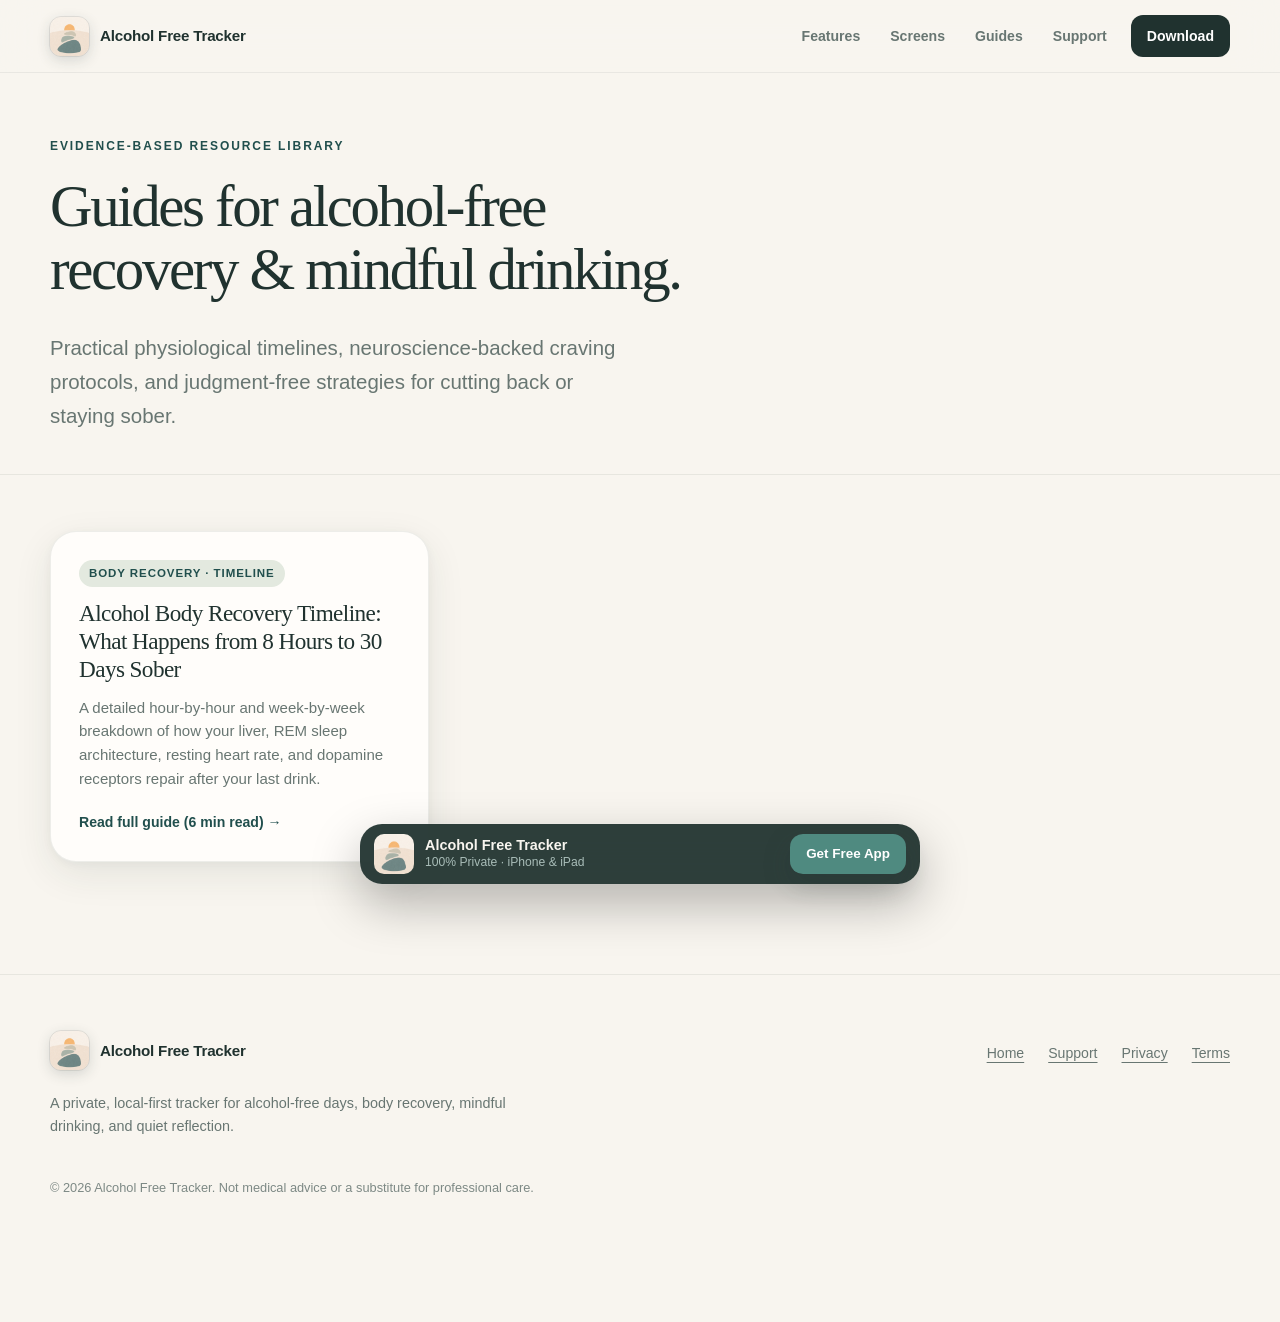
==== guides/index.html @ 35a938af "feat(seo): refresh latest screenshots, copy, Web-to-App attribution, and launch /guides/ programmati" ====
<!doctype html>
<html lang="en">
  <head>
    <meta charset="utf-8">
    <meta name="viewport" content="width=device-width, initial-scale=1">
    <meta name="referrer" content="origin-when-cross-origin">
    <meta name="apple-itunes-app" content="app-id=6791035303, app-argument=https://liuys614.github.io/AlcoholFreeTracker-Website/guides/index.html">
    <meta name="description" content="Evidence-based guides on alcohol body recovery timelines, 3-minute urge surfing for evening cravings, hangover anxiety relief, and mindful drinking.">
    <meta name="theme-color" content="#F7F4EE">
    <link rel="canonical" href="https://liuys614.github.io/AlcoholFreeTracker-Website/guides/index.html">
    <title>Sobriety, Body Recovery &amp; Mindful Drinking Guides | Alcohol Free Tracker</title>
    <link rel="icon" href="../assets/app-icon.png">
    <link rel="apple-touch-icon" href="../assets/app-icon.png">
    <link rel="stylesheet" href="../styles.css">
  </head>
  <body class="guides-index-page">
    <header class="site-header">
      <nav class="nav container" aria-label="Primary navigation">
        <a class="brand" href="../index.html" aria-label="Alcohol Free Tracker home">
          <img src="../assets/app-icon.png" alt="">
          <span>Alcohol Free Tracker</span>
        </a>
        <div class="nav-links">
          <a href="../index.html#features">Features</a>
          <a href="../index.html#gallery">Screens</a>
          <a href="index.html" aria-current="page">Guides</a>
          <a href="../index.html#support">Support</a>
          <a class="nav-download" data-campaign="web_guides_nav" href="https://apps.apple.com/app/apple-store/id6791035303?pt=1793695638&amp;ct=web_guides_nav&amp;mt=8" target="_blank" rel="noopener">Download</a>
        </div>
      </nav>
    </header>

    <main>
      <section class="guide-hero">
        <div class="container">
          <p class="eyebrow">Evidence-Based Resource Library</p>
          <h1>Guides for alcohol-free recovery &amp; mindful drinking.</h1>
          <p class="hero-lede">Practical physiological timelines, neuroscience-backed craving protocols, and judgment-free strategies for cutting back or staying sober.</p>
        </div>
      </section>

      <section class="section" style="padding-top: 56px;">
        <div class="container">
          <div class="guides-preview-grid">
            
            <article class="guide-card">
              <span class="guide-tag">Body Recovery · Timeline</span>
              <h3><a href="alcohol-recovery-timeline-day-by-day.html">Alcohol Body Recovery Timeline: What Happens from 8 Hours to 30 Days Sober</a></h3>
              <p>A detailed hour-by-hour and week-by-week breakdown of how your liver, REM sleep architecture, resting heart rate, and dopamine receptors repair after your last drink.</p>
              <a class="guide-read-link" href="alcohol-recovery-timeline-day-by-day.html">Read full guide (6 min read) &rarr;</a>
            </article>
          </div>
        </div>
      </section>
    </main>

    <footer class="site-footer">
      <div class="container">
        <div class="footer-grid">
          <div>
            <a class="brand" href="../index.html"><img src="../assets/app-icon.png" alt=""><span>Alcohol Free Tracker</span></a>
            <p class="footer-copy">A private, local-first tracker for alcohol-free days, body recovery, mindful drinking, and quiet reflection.</p>
          </div>
          <div class="footer-links">
            <a href="../index.html">Home</a>
            <a href="../index.html#support">Support</a>
            <a href="../privacy.html">Privacy</a>
            <a href="../terms.html">Terms</a>
          </div>
        </div>
        <p class="copyright">&copy; <span data-year>2026</span> Alcohol Free Tracker. Not medical advice or a substitute for professional care.</p>
      </div>
    </footer>

    <div class="sticky-app-bar" role="region" aria-label="Quick App Store download">
      <div class="sticky-app-info">
        <img src="../assets/app-icon.png" alt="" width="40" height="40">
        <div>
          <strong>Alcohol Free Tracker</strong>
          <span>100% Private &middot; iPhone &amp; iPad</span>
        </div>
      </div>
      <a class="button button-primary sticky-app-cta" data-campaign="web_guides_sticky" href="https://apps.apple.com/app/apple-store/id6791035303?pt=1793695638&amp;ct=web_guides_sticky&amp;mt=8" target="_blank" rel="noopener">Get Free App</a>
    </div>

    <script src="../script.js"></script>
  </body>
</html>
---- styles.css ----
:root {
  color-scheme: light;
  --ivory: #f8f5ef;
  --ivory-deep: #eee8dd;
  --ink: #20322f;
  --ink-soft: #2d403c;
  --muted: #687672;
  --teal: #4f8a80;
  --teal-dark: #214f4d;
  --teal-deep: #173f3d;
  --sage: #b8c6b8;
  --sage-soft: #e3e9df;
  --sand: #eadfd2;
  --clay: #ca9d8a;
  --white: #fffdfa;
  --shadow: 0 28px 80px rgba(32, 50, 47, 0.14), 0 6px 22px rgba(32, 50, 47, 0.08);
  --shadow-soft: 0 12px 38px rgba(32, 50, 47, 0.09), 0 2px 10px rgba(32, 50, 47, 0.04);
  --content: 1180px;
}

* {
  box-sizing: border-box;
}

html {
  scroll-behavior: smooth;
  scroll-padding-top: 92px;
  overflow-x: clip;
}

body {
  margin: 0;
  width: 100%;
  max-width: 100%;
  overflow-x: clip;
  background: var(--ivory);
  color: var(--ink);
  font-family: Inter, ui-sans-serif, -apple-system, BlinkMacSystemFont, "SF Pro Text", "Segoe UI", sans-serif;
  -webkit-font-smoothing: antialiased;
  line-height: 1.6;
}

a {
  color: inherit;
  text-decoration-thickness: 1px;
  text-underline-offset: 4px;
}

img {
  display: block;
  max-width: 100%;
}

.container {
  width: min(calc(100% - 40px), var(--content));
  margin-inline: auto;
}

.site-header {
  position: sticky;
  top: 0;
  z-index: 50;
  border-bottom: 1px solid rgba(32, 50, 47, 0.07);
  background: rgba(248, 245, 239, 0.88);
  -webkit-backdrop-filter: blur(20px);
  backdrop-filter: blur(20px);
}

.nav {
  min-height: 72px;
  display: flex;
  align-items: center;
  justify-content: space-between;
  gap: 24px;
}

.brand {
  display: inline-flex;
  align-items: center;
  gap: 11px;
  font-size: 0.95rem;
  font-weight: 760;
  letter-spacing: -0.015em;
  text-decoration: none;
}

.brand img {
  width: 39px;
  height: 39px;
  border-radius: 11px;
  box-shadow: 0 4px 14px rgba(32, 50, 47, 0.16);
  outline: 1px solid rgba(0, 0, 0, 0.08);
}

.nav-links {
  display: flex;
  align-items: center;
  gap: 4px;
}

.nav-links a {
  min-height: 42px;
  display: inline-flex;
  align-items: center;
  padding: 0 13px;
  border-radius: 12px;
  color: var(--muted);
  font-size: 0.88rem;
  font-weight: 650;
  text-decoration: none;
  transition: color 180ms ease, background-color 180ms ease, transform 180ms ease;
}

.nav-links a:hover {
  color: var(--ink);
  background: rgba(255, 255, 255, 0.64);
}

.nav-links .nav-download {
  margin-left: 7px;
  padding-inline: 16px;
  background: var(--ink);
  color: white;
}

.nav-links .nav-download:hover {
  background: var(--teal-dark);
  color: white;
}

.nav-links a:active,
.button:active {
  transform: scale(0.96);
}

.hero {
  position: relative;
  overflow: hidden;
  padding: 82px 0 94px;
}

.hero::before {
  position: absolute;
  top: -210px;
  left: calc(50% - 800px);
  width: 620px;
  height: 620px;
  border-radius: 50%;
  background: radial-gradient(circle, rgba(184, 198, 184, 0.45), rgba(184, 198, 184, 0));
  content: "";
  pointer-events: none;
}

.hero-grid {
  display: grid;
  grid-template-columns: minmax(0, 1.06fr) minmax(390px, 0.94fr);
  align-items: center;
  gap: 78px;
}

.hero-copy {
  position: relative;
  z-index: 2;
}

.eyebrow {
  margin: 0 0 20px;
  color: var(--teal-dark);
  font-size: 0.75rem;
  font-weight: 800;
  letter-spacing: 0.16em;
  text-transform: uppercase;
}

h1,
h2,
h3,
p {
  text-wrap: pretty;
}

h1,
h2 {
  text-wrap: balance;
}

h1,
h2 {
  font-family: Georgia, "Times New Roman", serif;
}

h1 {
  max-width: 760px;
  margin: 0;
  font-size: clamp(3.25rem, 6vw, 5.8rem);
  font-weight: 500;
  letter-spacing: -0.055em;
  line-height: 0.96;
}

.hero-lede {
  max-width: 620px;
  margin: 30px 0 0;
  color: var(--muted);
  font-size: clamp(1.05rem, 2vw, 1.28rem);
  line-height: 1.65;
}

.hero-actions {
  display: flex;
  flex-wrap: wrap;
  gap: 12px;
  margin-top: 32px;
}

.button {
  min-height: 54px;
  display: inline-flex;
  align-items: center;
  justify-content: center;
  padding: 0 22px;
  border-radius: 16px;
  font-size: 0.94rem;
  font-weight: 760;
  text-decoration: none;
  transition: color 180ms ease, background-color 180ms ease, box-shadow 180ms ease, transform 180ms ease;
}

.button-primary {
  background: var(--ink);
  color: white;
  box-shadow: 0 11px 28px rgba(32, 50, 47, 0.24);
}

.button-primary:hover {
  background: var(--teal-dark);
  box-shadow: 0 14px 32px rgba(33, 79, 77, 0.3);
}

.button-secondary {
  background: rgba(255, 255, 255, 0.7);
  color: var(--ink);
  box-shadow: inset 0 0 0 1px rgba(32, 50, 47, 0.1);
}

.button-secondary:hover {
  background: white;
}

.button-light {
  background: white;
  color: var(--ink);
  box-shadow: 0 12px 30px rgba(0, 0, 0, 0.15);
}

.button-light:hover {
  background: var(--ivory);
}

.app-store-button {
  min-width: 198px;
  min-height: 64px;
  display: grid;
  grid-template-rows: auto auto;
  align-content: center;
  justify-items: start;
  padding: 10px 22px 11px;
  line-height: 1;
}

.store-kicker {
  font-size: 0.68rem;
  font-weight: 650;
  letter-spacing: 0.02em;
}

.store-name {
  margin-top: 4px;
  font-size: 1.3rem;
  font-weight: 780;
  letter-spacing: -0.025em;
}

.store-note {
  margin: 15px 0 0;
  color: var(--muted);
  font-size: 0.82rem;
}

.hero-trust {
  display: flex;
  flex-wrap: wrap;
  gap: 8px;
  margin: 24px 0 0;
  padding: 0;
  list-style: none;
}

.hero-trust li {
  padding: 7px 11px;
  border: 1px solid rgba(32, 50, 47, 0.09);
  border-radius: 999px;
  background: rgba(255, 255, 255, 0.52);
  color: var(--muted);
  font-size: 0.76rem;
  font-weight: 650;
}

.hero-visual {
  position: relative;
  min-height: 700px;
  display: grid;
  place-items: center;
}

.hero-orbit {
  position: absolute;
  width: 470px;
  height: 470px;
  border-radius: 44% 56% 60% 40% / 44% 44% 56% 56%;
  background: linear-gradient(145deg, rgba(184, 198, 184, 0.72), rgba(234, 223, 210, 0.82));
  transform: rotate(-7deg);
}

.hero-phone {
  position: relative;
  z-index: 2;
  width: min(450px, 94%);
  max-width: 100%;
  height: auto;
  border: 9px solid #151816;
  border-radius: 58px;
  background: #151816;
  box-shadow: 0 42px 96px rgba(32, 50, 47, 0.24), 0 12px 30px rgba(32, 50, 47, 0.15);
  transform: rotate(1.2deg);
}


.proof-strip {
  border-block: 1px solid rgba(32, 50, 47, 0.08);
  background: rgba(255, 255, 255, 0.44);
}

.proof-grid {
  display: grid;
  grid-template-columns: repeat(4, 1fr);
}

.proof-item {
  min-height: 142px;
  padding: 31px 28px;
}

.proof-item + .proof-item {
  border-left: 1px solid rgba(32, 50, 47, 0.08);
}

.proof-item strong {
  display: block;
  margin-bottom: 5px;
  font-size: 1rem;
}

.proof-item span {
  color: var(--muted);
  font-size: 0.88rem;
  line-height: 1.5;
}

.section {
  padding: 112px 0;
}

.section-heading {
  max-width: 790px;
  margin-bottom: 54px;
}

.section-heading h2,
.gallery-heading h2,
.privacy-copy h2,
.legal-hero h1 {
  margin: 0;
  font-size: clamp(2.65rem, 5.5vw, 5rem);
  font-weight: 500;
  letter-spacing: -0.055em;
  line-height: 0.98;
}

.section-heading p,
.gallery-heading > p,
.privacy-copy > p {
  margin: 20px 0 0;
  color: var(--muted);
  font-size: 1.06rem;
}

.feature-grid {
  display: grid;
  grid-template-columns: repeat(2, 1fr);
  gap: 18px;
}

.feature-card {
  min-height: 315px;
  display: flex;
  flex-direction: column;
  padding: 30px;
  border-radius: 30px;
  background: rgba(255, 253, 250, 0.82);
  box-shadow: var(--shadow-soft);
}

.feature-card:nth-child(2) {
  background: var(--sage-soft);
}

.feature-card:nth-child(3) {
  background: var(--sand);
}

.feature-card:nth-child(4) {
  background: var(--ink);
  color: white;
}

.feature-number {
  color: var(--teal-dark);
  font-size: 0.72rem;
  font-weight: 800;
  letter-spacing: 0.14em;
}

.feature-card:nth-child(4) .feature-number {
  color: #9bc6bd;
}

.feature-card h3 {
  max-width: 460px;
  margin: auto 0 10px;
  font-family: Georgia, "Times New Roman", serif;
  font-size: clamp(1.65rem, 3vw, 2.45rem);
  font-weight: 500;
  letter-spacing: -0.04em;
  line-height: 1.08;
}

.feature-card p {
  max-width: 500px;
  margin: 0;
  color: var(--muted);
  font-size: 0.95rem;
}

.feature-card:nth-child(4) p {
  color: #b9c7c2;
}

.gallery-section {
  overflow: hidden;
  background: var(--teal-deep);
  color: #fbf6ee;
}

.gallery-section .eyebrow,
.privacy-section .eyebrow {
  color: #9fc9bf;
}

.gallery-heading {
  display: grid;
  grid-template-columns: minmax(0, 1.2fr) minmax(260px, 0.8fr);
  align-items: end;
  gap: 70px;
  margin-bottom: 50px;
}

.gallery-heading > p {
  margin: 0;
  color: #b8c8c3;
}

.story-gallery {
  width: 100%;
  max-width: 100vw;
  display: flex;
  gap: 20px;
  overflow-x: auto;
  overscroll-behavior-inline: contain;
  scroll-snap-type: x mandatory;
  scroll-padding-inline: max(20px, calc((100vw - var(--content)) / 2));
  padding: 0 max(20px, calc((100vw - var(--content)) / 2)) 30px;
  scrollbar-color: rgba(255, 255, 255, 0.3) transparent;
  scrollbar-width: thin;
}

.story-card {
  width: clamp(260px, 26vw, 330px);
  flex: 0 0 auto;
  margin: 0;
  overflow: hidden;
  scroll-snap-align: start;
  border-radius: 28px;
  background: var(--ivory);
  box-shadow: 0 22px 60px rgba(0, 0, 0, 0.25);
}

.story-pair {
  width: clamp(520px, 52vw, 660px);
  flex: 0 0 auto;
  display: flex;
  overflow: hidden;
  scroll-snap-align: start;
  border-radius: 28px;
  background: var(--ivory);
  box-shadow: 0 22px 60px rgba(0, 0, 0, 0.25);
}

.story-pair .story-card {
  width: 50%;
  flex: 1 1 0;
  overflow: visible;
  scroll-snap-align: none;
  border-radius: 0;
  box-shadow: none;
}

.story-card img {
  display: block;
  width: 100%;
  height: auto;
}

.privacy-section {
  overflow: hidden;
  background: var(--ink);
  color: #f8f4ed;
}

.privacy-grid {
  display: grid;
  grid-template-columns: minmax(0, 1.05fr) minmax(330px, 0.75fr);
  align-items: center;
  gap: 90px;
}

.privacy-copy > p {
  max-width: 650px;
  color: #b8c6c1;
}

.assurance-list {
  display: grid;
  grid-template-columns: repeat(2, 1fr);
  gap: 12px;
  margin-top: 34px;
}

.assurance-list > div {
  padding: 18px;
  border: 1px solid rgba(255, 255, 255, 0.08);
  border-radius: 18px;
  background: rgba(255, 255, 255, 0.045);
}

.assurance-list strong,
.assurance-list span {
  display: block;
}

.assurance-list strong {
  font-size: 0.92rem;
}

.assurance-list span {
  margin-top: 4px;
  color: #aab9b4;
  font-size: 0.8rem;
  line-height: 1.45;
}

.text-link {
  display: inline-flex;
  align-items: center;
  gap: 8px;
  margin-top: 30px;
  color: #d7e9e4;
  font-weight: 720;
  text-decoration: none;
}

.text-link:hover {
  color: white;
}

.privacy-phone-wrap {
  position: relative;
  min-height: 660px;
  display: grid;
  place-items: center;
}

.privacy-phone-wrap::before {
  position: absolute;
  width: 430px;
  height: 430px;
  border-radius: 50%;
  background: rgba(79, 138, 128, 0.22);
  content: "";
}

.privacy-phone {
  position: relative;
  z-index: 1;
  width: min(430px, 94%);
  max-width: 100%;
  height: auto;
  border: 8px solid #111412;
  border-radius: 52px;
  box-shadow: 0 36px 84px rgba(0, 0, 0, 0.34);
  transform: rotate(2deg);
}

.cta-section {
  padding: 96px 0;
}

.cta-card {
  position: relative;
  overflow: hidden;
  display: grid;
  grid-template-columns: minmax(0, 1fr) auto;
  align-items: center;
  gap: 50px;
  padding: 66px;
  border-radius: 40px;
  background: linear-gradient(135deg, #285955, #173f3d);
  color: white;
  box-shadow: var(--shadow);
}

.cta-card::after {
  position: absolute;
  right: -120px;
  bottom: -190px;
  width: 470px;
  height: 470px;
  border: 86px solid rgba(255, 255, 255, 0.07);
  border-radius: 50%;
  content: "";
}

.cta-card > * {
  position: relative;
  z-index: 1;
}

.cta-card .eyebrow {
  color: #acd0c8;
}

.cta-card h2 {
  max-width: 760px;
  margin: 0;
  font-size: clamp(2.65rem, 5vw, 4.65rem);
  font-weight: 500;
  letter-spacing: -0.055em;
  line-height: 0.98;
}

.cta-card p {
  max-width: 590px;
  margin: 20px 0 0;
  color: #c0d0cb;
}

.support-section {
  padding-top: 104px;
  background: var(--ivory-deep);
}

.support-heading {
  max-width: 850px;
}

.support-inline-grid {
  display: grid;
  grid-template-columns: 0.82fr 1.18fr;
  align-items: start;
  gap: 20px;
}

.support-inline-grid .support-card {
  height: 100%;
}

.support-inline-grid .eyebrow {
  margin-bottom: 14px;
}

.support-inline-grid h3 {
  margin: 0 0 12px;
  font-family: Georgia, "Times New Roman", serif;
  font-size: clamp(1.8rem, 3vw, 2.55rem);
  font-weight: 500;
  letter-spacing: -0.04em;
  line-height: 1.05;
}

.contact-card > p:not(.eyebrow):not(.support-email) {
  color: var(--muted);
}

.support-email {
  margin: 16px 0 0;
  color: var(--muted);
  font-size: 0.82rem;
}

.site-footer {
  padding: 56px 0 40px;
  border-top: 1px solid rgba(32, 50, 47, 0.08);
}

.footer-grid {
  display: grid;
  grid-template-columns: 1fr auto;
  align-items: start;
  gap: 32px;
}

.footer-copy {
  max-width: 470px;
  margin: 14px 0 0;
  color: var(--muted);
  font-size: 0.9rem;
}

.footer-links {
  display: flex;
  flex-wrap: wrap;
  justify-content: flex-end;
  gap: 8px 24px;
}

.footer-links a {
  min-height: 44px;
  display: inline-flex;
  align-items: center;
  color: var(--muted);
  font-size: 0.88rem;
}

.copyright {
  margin: 40px 0 0;
  color: #7d8985;
  font-size: 0.8rem;
}

/* Legal and support pages */
.legal-hero {
  padding: 88px 0 52px;
}

.legal-hero p {
  max-width: 700px;
  margin: 22px 0 0;
  color: var(--muted);
  font-size: 1.08rem;
}

.legal-meta {
  margin-top: 24px;
  color: #7d8985;
  font-size: 0.86rem;
  font-variant-numeric: tabular-nums;
}

.legal-layout {
  display: grid;
  grid-template-columns: 230px minmax(0, 760px);
  gap: 72px;
  align-items: start;
  padding-bottom: 112px;
}

.legal-toc {
  position: sticky;
  top: 104px;
  display: grid;
  gap: 3px;
}

.legal-toc strong {
  margin-bottom: 8px;
  font-size: 0.76rem;
  letter-spacing: 0.12em;
  text-transform: uppercase;
}

.legal-toc a {
  min-height: 40px;
  display: flex;
  align-items: center;
  padding: 0 10px;
  border-radius: 10px;
  color: var(--muted);
  font-size: 0.86rem;
  text-decoration: none;
}

.legal-toc a:hover {
  background: rgba(255, 255, 255, 0.58);
  color: var(--ink);
}

.legal-content {
  padding: 42px 48px;
  border-radius: 30px;
  background: rgba(255, 253, 250, 0.76);
  box-shadow: var(--shadow-soft);
}

.legal-content section + section {
  padding-top: 34px;
}

.legal-content h2 {
  margin: 0 0 12px;
  font-family: inherit;
  font-size: 1.35rem;
  font-weight: 760;
  letter-spacing: -0.025em;
}

.legal-content h3 {
  margin: 22px 0 8px;
  font-size: 1rem;
}

.legal-content p,
.legal-content li {
  color: #4f5d59;
  font-size: 0.96rem;
}

.legal-content ul {
  padding-left: 1.25rem;
}

.legal-callout {
  padding: 18px 20px;
  border-radius: 18px;
  background: var(--sage-soft);
  color: var(--ink) !important;
}

.support-grid {
  display: grid;
  grid-template-columns: 0.85fr 1.15fr;
  gap: 22px;
  padding-bottom: 112px;
}

.support-card {
  padding: 34px;
  border-radius: 28px;
  background: rgba(255, 253, 250, 0.8);
  box-shadow: var(--shadow-soft);
}

.support-card h2 {
  margin: 0 0 12px;
  font-family: inherit;
  font-size: 1.45rem;
  font-weight: 760;
  letter-spacing: -0.03em;
}

.support-card p {
  color: var(--muted);
}

.support-card .button {
  margin-top: 10px;
}

.faq details {
  border-top: 1px solid rgba(32, 50, 47, 0.09);
}

.faq details:last-child {
  border-bottom: 1px solid rgba(32, 50, 47, 0.09);
}

.faq summary {
  min-height: 62px;
  display: flex;
  align-items: center;
  justify-content: space-between;
  gap: 16px;
  cursor: pointer;
  font-weight: 700;
  list-style: none;
}

.faq summary::-webkit-details-marker {
  display: none;
}

.faq summary::after {
  color: var(--teal);
  content: "+";
  font-size: 1.35rem;
  font-weight: 400;
}

.faq details[open] summary::after {
  content: "−";
}

.faq details p {
  margin: -2px 0 22px;
  color: var(--muted);
}

:focus-visible {
  outline: 3px solid rgba(79, 138, 128, 0.42);
  outline-offset: 3px;
}

@media (prefers-reduced-motion: reduce) {
  html {
    scroll-behavior: auto;
  }

  *,
  *::before,
  *::after {
    animation-duration: 0.01ms !important;
    animation-iteration-count: 1 !important;
    transition-duration: 0.01ms !important;
  }
}

@media (max-width: 1120px) {
  .hero-grid,
  .privacy-grid,
  .support-grid {
    grid-template-columns: 1fr;
  }

  .hero-grid {
    gap: 28px;
  }

  .hero-copy {
    max-width: 760px;
    margin-inline: auto;
    text-align: center;
  }

  .hero-actions,
  .hero-trust {
    justify-content: center;
  }

  .store-note {
    text-align: center;
  }

  .hero-visual {
    min-height: 590px;
  }

  .hero-phone {
    width: min(clamp(340px, 38vw, 420px), 84%);
    border-width: 8px;
    border-radius: 52px;
    aspect-ratio: 540 / 1174;
    height: auto;
  }

  .proof-grid {
    grid-template-columns: repeat(2, 1fr);
  }

  .proof-item:nth-child(3) {
    border-left: 0;
    border-top: 1px solid rgba(32, 50, 47, 0.08);
  }

  .proof-item:nth-child(4) {
    border-top: 1px solid rgba(32, 50, 47, 0.08);
  }

  .gallery-heading {
    grid-template-columns: 1fr;
    gap: 20px;
  }

  .gallery-heading > p {
    max-width: 650px;
  }

  .privacy-grid {
    gap: 36px;
  }

  .support-inline-grid {
    grid-template-columns: 1fr;
  }

  .privacy-phone-wrap {
    order: -1;
    min-height: 520px;
  }

  .privacy-phone {
    width: min(clamp(320px, 35vw, 400px), 84%);
    border-width: 7px;
    border-radius: 48px;
    aspect-ratio: 540 / 1174;
    height: auto;
  }

  .cta-card {
    grid-template-columns: 1fr;
  }

  .cta-card .app-store-button {
    width: max-content;
  }

  .legal-layout {
    grid-template-columns: 1fr;
    gap: 24px;
  }

  .legal-toc {
    position: static;
    grid-template-columns: repeat(2, 1fr);
  }

  .legal-toc strong {
    grid-column: 1 / -1;
  }
}

@media (max-width: 680px) {
  .container {
    width: min(calc(100% - 28px), var(--content));
  }

  .nav {
    min-height: 64px;
  }

  .brand span {
    display: none;
  }

  .nav-links a:not(.nav-download) {
    display: none;
  }

  .nav-links .nav-download {
    min-height: 40px;
    margin-left: 0;
  }

  .hero {
    padding: 62px 0 72px;
  }

  h1 {
    font-size: clamp(3.25rem, 16vw, 5.2rem);
  }

  .hero-actions,
  .hero-actions .button {
    width: 100%;
  }

  .app-store-button {
    justify-items: center;
  }

  .store-note {
    text-align: center;
  }

  .hero-visual {
    min-height: 520px;
  }

  .hero-orbit {
    width: 350px;
    height: 350px;
  }

  .hero-phone {
    width: 290px;
    border-width: 7px;
    border-radius: 48px;
    transform: none;
  }


  .proof-grid,
  .feature-grid,
  .assurance-list {
    grid-template-columns: 1fr;
  }

  .proof-item {
    min-height: auto;
    padding: 22px 7px;
  }

  .proof-item + .proof-item,
  .proof-item:nth-child(3),
  .proof-item:nth-child(4) {
    border-top: 1px solid rgba(32, 50, 47, 0.08);
    border-left: 0;
  }

  .section {
    padding: 78px 0;
  }

  .section-heading h2,
  .gallery-heading h2,
  .privacy-copy h2,
  .legal-hero h1 {
    font-size: clamp(2.6rem, 13vw, 4.2rem);
  }

  .feature-card {
    min-height: 280px;
    padding: 26px;
  }

  .story-gallery {
    scroll-padding-inline: 14px;
    padding-inline: 14px;
  }

  .story-card {
    width: min(78vw, 285px);
  }

  .story-pair {
    width: min(156vw, 570px);
  }

  .privacy-phone-wrap {
    min-height: 470px;
  }

  .privacy-phone-wrap::before {
    width: 330px;
    height: 330px;
  }

  .privacy-phone {
    width: 275px;
    border-radius: 46px;
    transform: none;
  }

  .cta-section {
    padding: 64px 0;
  }

  .cta-card,
  .legal-content,
  .support-card {
    padding: 28px;
    border-radius: 28px;
  }

  .cta-card .app-store-button {
    width: 100%;
  }

  .footer-grid {
    grid-template-columns: 1fr;
  }

  .footer-links {
    justify-content: flex-start;
  }

  .legal-hero {
    padding-top: 64px;
  }

  .legal-toc {
    grid-template-columns: 1fr;
  }
}


/* ==========================================================================
   Web-to-App Sticky Bar & Programmatic SEO Guides Architecture
   ========================================================================== */

.sticky-app-bar {
  position: fixed;
  bottom: 16px;
  left: 50%;
  transform: translateX(-50%);
  z-index: 60;
  width: min(calc(100% - 28px), 560px);
  display: flex;
  align-items: center;
  justify-content: space-between;
  gap: 14px;
  padding: 10px 14px;
  border-radius: 22px;
  background: rgba(32, 50, 47, 0.94);
  color: #f8f5ef;
  box-shadow: 0 20px 50px rgba(0, 0, 0, 0.28), 0 0 0 1px rgba(255, 255, 255, 0.12);
  -webkit-backdrop-filter: blur(16px);
  backdrop-filter: blur(16px);
}

.sticky-app-info {
  display: flex;
  align-items: center;
  gap: 11px;
  min-width: 0;
}

.sticky-app-info img {
  width: 40px;
  height: 40px;
  border-radius: 10px;
  flex-shrink: 0;
}

.sticky-app-info strong {
  display: block;
  font-size: 0.9rem;
  font-weight: 750;
  line-height: 1.2;
  white-space: nowrap;
  overflow: hidden;
  text-overflow: ellipsis;
}

.sticky-app-info span {
  display: block;
  color: #a9bdb8;
  font-size: 0.76rem;
  line-height: 1.3;
}

.sticky-app-cta {
  min-height: 40px;
  padding: 0 16px;
  border-radius: 13px;
  background: #4f8a80;
  color: white;
  font-size: 0.84rem;
  font-weight: 760;
  white-space: nowrap;
  flex-shrink: 0;
}

.sticky-app-cta:hover {
  background: #5ea095;
}

body {
  padding-bottom: 84px;
}

/* Guides Preview & Index Grid */
.guides-preview-section {
  background: rgba(255, 255, 255, 0.45);
  border-top: 1px solid rgba(32, 50, 47, 0.07);
}

.guides-preview-grid {
  display: grid;
  grid-template-columns: repeat(auto-fill, minmax(320px, 1fr));
  gap: 22px;
}

.guide-card {
  display: flex;
  flex-direction: column;
  padding: 28px;
  border-radius: 26px;
  background: var(--white);
  border: 1px solid rgba(32, 50, 47, 0.08);
  box-shadow: var(--shadow-soft);
  transition: transform 180ms ease, box-shadow 180ms ease;
}

.guide-card:hover {
  transform: translateY(-3px);
  box-shadow: var(--shadow);
}

.guide-tag {
  display: inline-block;
  width: max-content;
  margin-bottom: 12px;
  padding: 4px 10px;
  border-radius: 999px;
  background: var(--sage-soft);
  color: var(--teal-dark);
  font-size: 0.72rem;
  font-weight: 800;
  letter-spacing: 0.08em;
  text-transform: uppercase;
}

.guide-card h3 {
  margin: 0 0 12px;
  font-family: Georgia, "Times New Roman", serif;
  font-size: 1.45rem;
  font-weight: 500;
  line-height: 1.22;
  letter-spacing: -0.025em;
}

.guide-card h3 a {
  text-decoration: none;
}

.guide-card h3 a:hover {
  color: var(--teal-dark);
}

.guide-card p {
  margin: 0 0 20px;
  color: var(--muted);
  font-size: 0.94rem;
  line-height: 1.58;
  flex-grow: 1;
}

.guide-read-link {
  color: var(--teal-dark);
  font-size: 0.88rem;
  font-weight: 760;
  text-decoration: none;
}

/* Individual SEO Guide Article Layout */
.guide-hero {
  padding: 64px 0 42px;
  border-bottom: 1px solid rgba(32, 50, 47, 0.08);
}

.guide-breadcrumb {
  margin-bottom: 18px;
  color: var(--muted);
  font-size: 0.84rem;
}

.guide-breadcrumb a {
  color: var(--teal-dark);
  text-decoration: none;
  font-weight: 650;
}

.guide-hero h1 {
  max-width: 880px;
  font-size: clamp(2.35rem, 4.6vw, 3.85rem);
  line-height: 1.06;
  letter-spacing: -0.04em;
}

.guide-meta {
  display: flex;
  flex-wrap: wrap;
  gap: 14px;
  margin-top: 20px;
  color: var(--muted);
  font-size: 0.85rem;
}

.guide-layout {
  display: grid;
  grid-template-columns: minmax(0, 760px) minmax(260px, 340px);
  justify-content: space-between;
  align-items: start;
  gap: 48px;
  padding: 52px 0 88px;
}

.guide-article {
  background: var(--white);
  padding: clamp(24px, 4vw, 48px);
  border-radius: 30px;
  border: 1px solid rgba(32, 50, 47, 0.07);
  box-shadow: var(--shadow-soft);
}

.guide-article h2 {
  margin: 42px 0 14px;
  font-size: clamp(1.65rem, 2.8vw, 2.2rem);
  line-height: 1.15;
  letter-spacing: -0.03em;
}

.guide-article h2:first-child {
  margin-top: 0;
}

.guide-article h3 {
  margin: 28px 0 10px;
  font-size: 1.22rem;
  font-weight: 750;
}

.guide-article p,
.guide-article li {
  color: var(--ink-soft);
  font-size: 1.04rem;
  line-height: 1.72;
}

.guide-article ul,
.guide-article ol {
  padding-left: 22px;
  margin: 14px 0 22px;
}

.guide-article li + li {
  margin-top: 8px;
}

.guide-callout {
  margin: 26px 0;
  padding: 22px 24px;
  border-left: 4px solid var(--teal);
  border-radius: 0 18px 18px 0;
  background: var(--sage-soft);
}

.guide-callout strong {
  display: block;
  margin-bottom: 6px;
  color: var(--teal-dark);
}

.guide-table-wrap {
  overflow-x: auto;
  margin: 26px 0;
  border-radius: 18px;
  border: 1px solid rgba(32, 50, 47, 0.1);
}

.guide-table {
  width: 100%;
  border-collapse: collapse;
  font-size: 0.93rem;
}

.guide-table th,
.guide-table td {
  padding: 13px 16px;
  text-align: left;
  border-bottom: 1px solid rgba(32, 50, 47, 0.08);
}

.guide-table th {
  background: var(--ivory-deep);
  font-weight: 760;
  color: var(--ink);
}

.guide-table tr:last-child td {
  border-bottom: 0;
}

/* Contextual In-Article App Conversion Card */
.app-pitch-card {
  margin: 36px 0;
  padding: 28px;
  border-radius: 26px;
  background: linear-gradient(135deg, var(--teal-deep), var(--ink));
  color: #f8f5ef;
  display: grid;
  grid-template-columns: 1fr 180px;
  align-items: center;
  gap: 24px;
  box-shadow: var(--shadow);
}

.app-pitch-card .eyebrow {
  color: #9fc9bf;
  margin-bottom: 10px;
}

.app-pitch-card h3 {
  margin: 0 0 10px;
  font-family: Georgia, "Times New Roman", serif;
  font-size: 1.65rem;
  font-weight: 500;
  color: white;
}

.app-pitch-card p {
  margin: 0 0 20px;
  color: #c7d5d0;
  font-size: 0.95rem;
  line-height: 1.55;
}

.app-pitch-card img {
  width: 100%;
  border-radius: 18px;
  box-shadow: 0 14px 34px rgba(0, 0, 0, 0.35);
}

.guide-sidebar {
  position: sticky;
  top: 96px;
  display: flex;
  flex-direction: column;
  gap: 20px;
}

.sidebar-card {
  padding: 24px;
  border-radius: 24px;
  background: var(--white);
  border: 1px solid rgba(32, 50, 47, 0.08);
  box-shadow: var(--shadow-soft);
}

.sidebar-card h3 {
  margin: 0 0 10px;
  font-family: Georgia, "Times New Roman", serif;
  font-size: 1.35rem;
}

.sidebar-card p {
  margin: 0 0 16px;
  color: var(--muted);
  font-size: 0.9rem;
}

.sidebar-card img.sidebar-preview {
  width: 100%;
  max-width: 210px;
  margin: 0 auto 16px;
  border-radius: 20px;
}

@media (max-width: 980px) {
  .guide-layout {
    grid-template-columns: 1fr;
  }
  .guide-sidebar {
    position: static;
  }
}

@media (max-width: 680px) {
  .app-pitch-card {
    grid-template-columns: 1fr;
    text-align: center;
  }
  .app-pitch-card img {
    max-width: 200px;
    margin: 0 auto;
  }
}
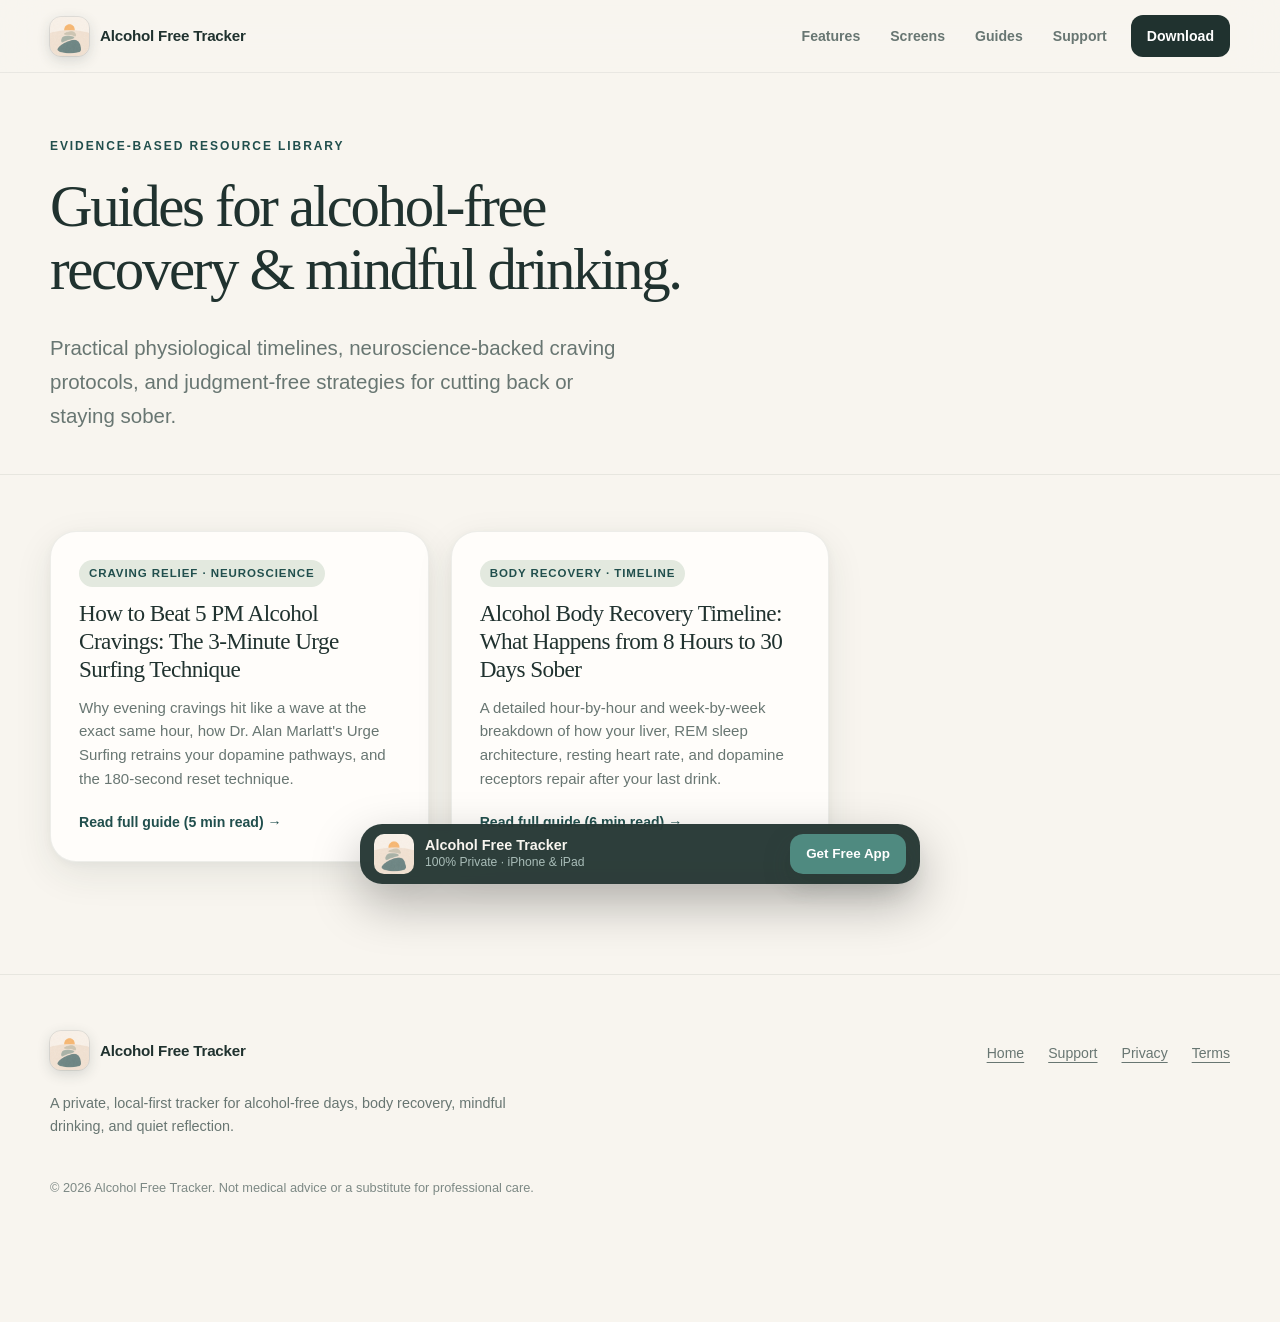
==== commit 9b12896d: "SEO: publish guide how-to-survive-evening-alcohol-cravings-urge-surfing" ====
--- a/guides/index.html
+++ b/guides/index.html
@@ -44,6 +44,12 @@
           <div class="guides-preview-grid">
             
             <article class="guide-card">
+              <span class="guide-tag">Craving Relief · Neuroscience</span>
+              <h3><a href="how-to-survive-evening-alcohol-cravings-urge-surfing.html">How to Beat 5 PM Alcohol Cravings: The 3-Minute Urge Surfing Technique</a></h3>
+              <p>Why evening cravings hit like a wave at the exact same hour, how Dr. Alan Marlatt&#x27;s Urge Surfing retrains your dopamine pathways, and the 180-second reset technique.</p>
+              <a class="guide-read-link" href="how-to-survive-evening-alcohol-cravings-urge-surfing.html">Read full guide (5 min read) &rarr;</a>
+            </article>
+            <article class="guide-card">
               <span class="guide-tag">Body Recovery · Timeline</span>
               <h3><a href="alcohol-recovery-timeline-day-by-day.html">Alcohol Body Recovery Timeline: What Happens from 8 Hours to 30 Days Sober</a></h3>
               <p>A detailed hour-by-hour and week-by-week breakdown of how your liver, REM sleep architecture, resting heart rate, and dopamine receptors repair after your last drink.</p>
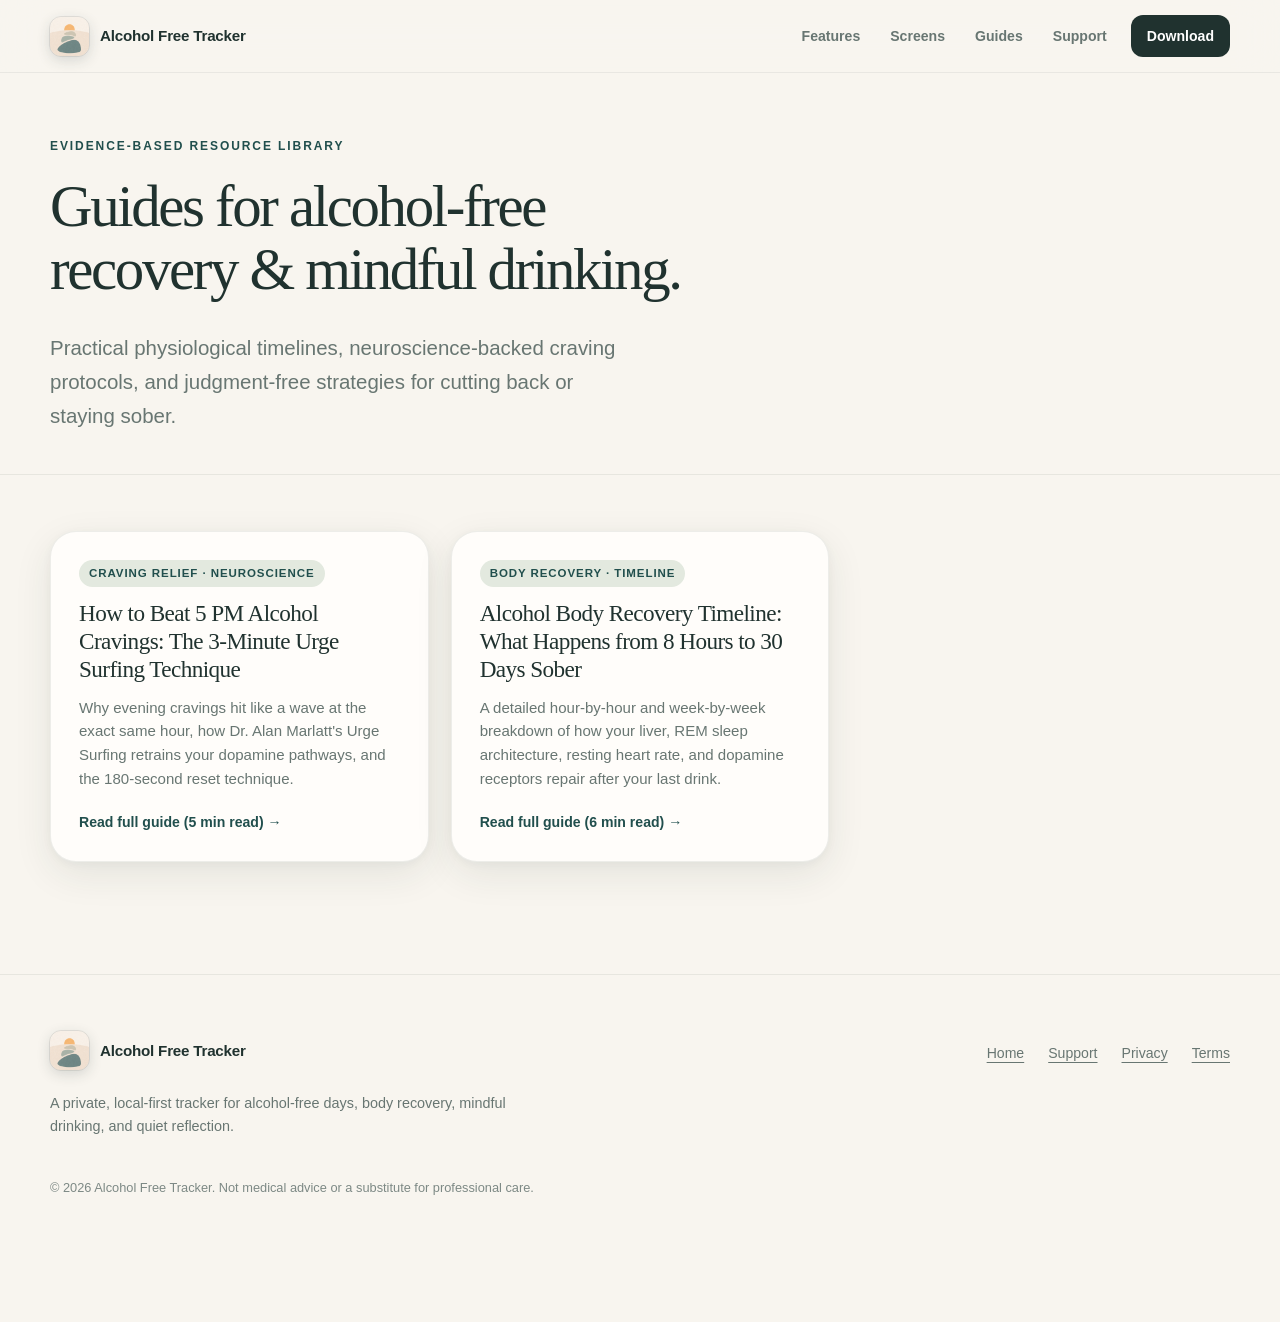
==== commit 284045b8: "refactor: remove bottom floating app bar across site in favor of sticky top nav CTA" ====
--- a/guides/index.html
+++ b/guides/index.html
@@ -78,17 +78,6 @@
       </div>
     </footer>
 
-    <div class="sticky-app-bar" role="region" aria-label="Quick App Store download">
-      <div class="sticky-app-info">
-        <img src="../assets/app-icon.png" alt="" width="40" height="40">
-        <div>
-          <strong>Alcohol Free Tracker</strong>
-          <span>100% Private &middot; iPhone &amp; iPad</span>
-        </div>
-      </div>
-      <a class="button button-primary sticky-app-cta" data-campaign="web_guides_sticky" href="https://apps.apple.com/app/apple-store/id6791035303?pt=1793695638&amp;ct=web_guides_sticky&amp;mt=8" target="_blank" rel="noopener">Get Free App</a>
-    </div>
-
     <script src="../script.js"></script>
   </body>
 </html>
--- a/styles.css
+++ b/styles.css
@@ -335,6 +335,533 @@
   transform: rotate(1.2deg);
 }
 
+/* Floating Hero Badges */
+.hero-phone-container {
+  position: relative;
+  z-index: 2;
+  display: grid;
+  place-items: center;
+}
+
+.hero-floating-card {
+  position: absolute;
+  z-index: 10;
+  display: flex;
+  align-items: center;
+  gap: 12px;
+  padding: 12px 18px;
+  border-radius: 20px;
+  background: rgba(255, 255, 255, 0.94);
+  -webkit-backdrop-filter: blur(20px);
+  backdrop-filter: blur(20px);
+  box-shadow: 0 20px 42px rgba(32, 50, 47, 0.18), 0 3px 8px rgba(32, 50, 47, 0.08);
+  border: 1px solid rgba(255, 255, 255, 0.85);
+  font-size: 0.82rem;
+  color: var(--ink);
+  animation: float-gentle 4.5s ease-in-out infinite alternate;
+}
+
+.hero-floating-card strong {
+  display: block;
+  font-size: 0.88rem;
+  font-weight: 780;
+  letter-spacing: -0.01em;
+}
+
+.hero-floating-card span {
+  display: block;
+  font-size: 0.74rem;
+  color: var(--muted);
+  font-weight: 600;
+}
+
+.floating-icon {
+  font-size: 1.45rem;
+  line-height: 1;
+}
+
+.hero-floating-rem {
+  top: 48px;
+  left: -100px;
+}
+
+.hero-floating-sos {
+  bottom: 68px;
+  right: -95px;
+  animation-delay: 2.2s;
+}
+
+@keyframes float-gentle {
+  from {
+    transform: translateY(0);
+  }
+  to {
+    transform: translateY(-9px);
+  }
+}
+
+@media (max-width: 1120px) {
+  .hero-floating-card {
+    display: none;
+  }
+}
+
+/* ===== Science Section (animated) ===== */
+.sci {
+  position: relative;
+  overflow: hidden;
+  padding: 128px 0 120px;
+  background: radial-gradient(120% 80% at 50% 0%, #1f4a46 0%, #143533 45%, #0e2624 100%);
+  color: #eef3ef;
+  isolation: isolate;
+}
+
+.sci-glow {
+  position: absolute;
+  z-index: -1;
+  border-radius: 50%;
+  filter: blur(90px);
+  opacity: 0.55;
+  pointer-events: none;
+  animation: sci-drift 18s ease-in-out infinite alternate;
+}
+.sci-glow-a { width: 520px; height: 520px; top: -160px; left: -120px; background: #2f7a6c; }
+.sci-glow-b { width: 460px; height: 460px; bottom: -180px; right: -100px; background: #8a6a3c; opacity: 0.35; animation-delay: -9s; }
+
+@keyframes sci-drift {
+  from { transform: translate3d(0, 0, 0) scale(1); }
+  to { transform: translate3d(60px, 40px, 0) scale(1.12); }
+}
+
+.sci-inner { display: grid; gap: 22px; }
+
+.sci-head { max-width: 860px; margin-bottom: 34px; }
+.sci-eyebrow {
+  margin: 0 0 18px;
+  color: #8fd3c3;
+  font-size: 0.75rem;
+  font-weight: 800;
+  letter-spacing: 0.18em;
+  text-transform: uppercase;
+}
+.sci-head h2 {
+  margin: 0;
+  font-family: Georgia, "Times New Roman", serif;
+  font-size: clamp(2.6rem, 5.6vw, 5rem);
+  font-weight: 500;
+  letter-spacing: -0.05em;
+  line-height: 1;
+  color: #fbf8f2;
+}
+.sci-head h2 em {
+  font-style: italic;
+  color: #a9dccf;
+}
+
+.sci-tag {
+  display: inline-block;
+  margin-bottom: 14px;
+  color: #8fd3c3;
+  font-size: 0.72rem;
+  font-weight: 800;
+  letter-spacing: 0.14em;
+  text-transform: uppercase;
+}
+
+.sci h3 {
+  margin: 0 0 18px;
+  font-family: Georgia, "Times New Roman", serif;
+  font-size: clamp(1.55rem, 2.6vw, 2.2rem);
+  font-weight: 500;
+  letter-spacing: -0.035em;
+  line-height: 1.12;
+  color: #fbf8f2;
+}
+
+.sci-cite {
+  margin: 22px 0 0;
+  color: rgba(214, 230, 225, 0.55);
+  font-size: 0.74rem;
+  line-height: 1.5;
+}
+
+/* glass surface shared */
+.sci-urge,
+.sci-card,
+.journey {
+  position: relative;
+  border-radius: 32px;
+  background: linear-gradient(160deg, rgba(255, 255, 255, 0.075), rgba(255, 255, 255, 0.025));
+  border: 1px solid rgba(255, 255, 255, 0.09);
+  box-shadow: inset 0 1px 0 rgba(255, 255, 255, 0.06), 0 30px 80px rgba(0, 0, 0, 0.25);
+  -webkit-backdrop-filter: blur(14px);
+  backdrop-filter: blur(14px);
+}
+
+/* reveal on scroll */
+.reveal {
+  opacity: 0;
+  transform: translateY(36px);
+  transition: opacity 900ms cubic-bezier(0.2, 0.7, 0.2, 1), transform 900ms cubic-bezier(0.2, 0.7, 0.2, 1);
+}
+.reveal.in-view { opacity: 1; transform: none; }
+
+/* --- 1. Urge curve --- */
+.sci-urge {
+  display: grid;
+  grid-template-columns: minmax(0, 0.8fr) minmax(0, 1.2fr);
+  align-items: center;
+  gap: 40px;
+  padding: 44px;
+}
+
+.urge-steps {
+  list-style: none;
+  margin: 8px 0 0;
+  padding: 0;
+  display: grid;
+  gap: 10px;
+}
+.urge-steps li {
+  display: grid;
+  grid-template-columns: 64px 1fr;
+  align-items: baseline;
+  gap: 12px;
+  padding: 12px 16px;
+  border-radius: 16px;
+  background: rgba(255, 255, 255, 0.03);
+  border: 1px solid transparent;
+  transition: background 400ms ease, border-color 400ms ease, transform 400ms ease;
+}
+.urge-steps li b { font-size: 0.95rem; color: #fbf8f2; }
+.urge-steps li span { font-size: 0.88rem; color: rgba(225, 236, 232, 0.72); }
+.urge-steps li.active {
+  background: rgba(127, 209, 191, 0.12);
+  border-color: rgba(127, 209, 191, 0.35);
+  transform: translateX(6px);
+}
+.urge-steps li[data-step="rise"].active { background: rgba(240, 180, 106, 0.12); border-color: rgba(240, 180, 106, 0.4); }
+.urge-steps li[data-step="peak"].active { background: rgba(243, 211, 155, 0.12); border-color: rgba(243, 211, 155, 0.4); }
+
+.urge-chart { position: relative; margin: 0; }
+.urge-chart svg { display: block; width: 100%; height: auto; overflow: visible; }
+.urge-grid line { stroke: rgba(255, 255, 255, 0.07); stroke-width: 1; }
+.urge-labels text { fill: rgba(225, 236, 232, 0.6); font-size: 14px; font-weight: 700; letter-spacing: 0.06em; text-transform: uppercase; }
+.peak-mark { stroke: rgba(243, 211, 155, 0.35); stroke-width: 1.5; stroke-dasharray: 4 6; opacity: 0; transition: opacity 600ms ease 1.4s; }
+
+.urge-line {
+  stroke-dasharray: 1000;
+  stroke-dashoffset: 1000;
+  transition: stroke-dashoffset 2.2s cubic-bezier(0.65, 0, 0.35, 1) 0.2s;
+}
+.urge-area { opacity: 0; transition: opacity 1.2s ease 1.2s; }
+.urge-dot { fill: #fff6e6; opacity: 0; transition: opacity 400ms ease 2.2s; }
+
+.sci-urge.in-view .urge-line { stroke-dashoffset: 0; }
+.sci-urge.in-view .urge-area,
+.sci-urge.in-view .peak-mark,
+.sci-urge.in-view .urge-dot { opacity: 1; }
+
+.urge-chart figcaption {
+  display: flex;
+  justify-content: space-between;
+  margin-top: 6px;
+  padding: 0 6px;
+  color: rgba(214, 230, 225, 0.45);
+  font-size: 0.72rem;
+  font-weight: 700;
+  letter-spacing: 0.08em;
+  text-transform: uppercase;
+}
+
+/* --- row --- */
+.sci-row {
+  display: grid;
+  grid-template-columns: 1fr 1fr;
+  gap: 22px;
+}
+.sci-card { padding: 40px; display: flex; flex-direction: column; }
+
+/* --- 2. Breathing orb --- */
+.sci-breathe { align-items: center; text-align: center; }
+.sci-breathe .sci-tag, .sci-breathe h3 { align-self: stretch; }
+
+.orb {
+  --s: 0.62;
+  --dur: 1.2s;
+  position: relative;
+  width: 250px;
+  height: 250px;
+  margin: 10px auto 22px;
+  display: grid;
+  place-items: center;
+}
+.orb-ring {
+  position: absolute;
+  inset: 0;
+  border-radius: 50%;
+  transform: scale(var(--s));
+  transition: transform var(--dur) cubic-bezier(0.37, 0, 0.63, 1), opacity var(--dur) ease;
+}
+.orb-ring.r1 { background: radial-gradient(circle, rgba(127, 209, 191, 0.55), rgba(127, 209, 191, 0.12) 70%); }
+.orb-ring.r2 { border: 1px solid rgba(127, 209, 191, 0.35); transition-delay: 80ms; }
+.orb-ring.r3 { border: 1px solid rgba(127, 209, 191, 0.16); transition-delay: 160ms; }
+.orb[data-phase="inhale"] .orb-ring.r1 { transform: scale(0.94); }
+.orb[data-phase="inhale"] .orb-ring.r2 { transform: scale(1.04); }
+.orb[data-phase="inhale"] .orb-ring.r3 { transform: scale(1.14); }
+.orb[data-phase="exhale"] .orb-ring,
+.orb[data-phase="idle"] .orb-ring { transform: scale(var(--s)); }
+.orb[data-phase="idle"] .orb-ring.r1 { animation: orb-idle 4s ease-in-out infinite; }
+
+@keyframes orb-idle {
+  0%, 100% { transform: scale(0.6); }
+  50% { transform: scale(0.68); }
+}
+
+.orb-core {
+  position: relative;
+  z-index: 2;
+  width: 128px;
+  height: 128px;
+  border-radius: 50%;
+  display: grid;
+  place-content: center;
+  gap: 2px;
+  background: radial-gradient(circle at 35% 30%, #fffaf0, #e7efe9 70%);
+  box-shadow: 0 18px 40px rgba(0, 0, 0, 0.3), inset 0 -6px 14px rgba(32, 50, 47, 0.12);
+  color: #173f3d;
+}
+.orb-label { font-size: 1.05rem; font-weight: 800; letter-spacing: -0.01em; }
+.orb-count { font-size: 0.8rem; font-weight: 700; color: #5f7470; font-variant-numeric: tabular-nums; }
+
+.orb-btn {
+  min-height: 46px;
+  padding: 0 24px;
+  border: 0;
+  border-radius: 999px;
+  background: #f7f3ea;
+  color: #173f3d;
+  font: inherit;
+  font-size: 0.9rem;
+  font-weight: 780;
+  cursor: pointer;
+  transition: transform 180ms ease, background 180ms ease;
+}
+.orb-btn:hover { background: #fff; }
+.orb-btn:active { transform: scale(0.96); }
+
+/* --- 3. Stats --- */
+.stat-list {
+  list-style: none;
+  margin: 6px 0 0;
+  padding: 0;
+  display: grid;
+  gap: 4px;
+}
+.stat-list li {
+  display: flex;
+  align-items: baseline;
+  gap: 18px;
+  padding: 18px 0;
+  border-bottom: 1px solid rgba(255, 255, 255, 0.08);
+}
+.stat-list li:last-child { border-bottom: 0; }
+.stat-list b {
+  min-width: 150px;
+  font-family: Georgia, "Times New Roman", serif;
+  font-size: clamp(2.6rem, 4.4vw, 3.6rem);
+  font-weight: 500;
+  letter-spacing: -0.04em;
+  line-height: 1;
+  color: #f3d39b;
+  font-variant-numeric: tabular-nums;
+  display: inline-flex;
+  align-items: baseline;
+}
+.stat-list b .count {
+  font: inherit;
+  font-size: inherit;
+  color: inherit;
+}
+.stat-list li:nth-child(2) b { color: #a9dccf; }
+.stat-list li:nth-child(3) b { color: #fbf8f2; }
+.stat-list .stat-desc { color: rgba(225, 236, 232, 0.75); font-size: 0.98rem; }
+
+/* --- 4. Journey --- */
+.journey { padding: 44px 44px 36px; }
+.journey-head { margin-bottom: 18px; }
+.journey-track {
+  position: relative;
+  display: grid;
+  grid-template-columns: repeat(8, minmax(110px, 1fr));
+  gap: 8px;
+  overflow-x: auto;
+  padding: 10px 4px 8px;
+  scrollbar-width: none;
+}
+.journey-track::-webkit-scrollbar { display: none; }
+.journey-line {
+  position: absolute;
+  left: 50px;
+  right: 50px;
+  top: 74px;
+  height: 2px;
+  background: rgba(255, 255, 255, 0.08);
+  border-radius: 2px;
+}
+.journey-fill {
+  display: block;
+  height: 100%;
+  width: 0;
+  border-radius: inherit;
+  background: linear-gradient(90deg, #f0b46a, #7fd1bf);
+  box-shadow: 0 0 14px rgba(127, 209, 191, 0.6);
+  transition: width 2.6s cubic-bezier(0.65, 0, 0.35, 1) 0.3s;
+}
+.journey.in-view .journey-fill { width: 100%; }
+
+.jnode {
+  position: relative;
+  z-index: 1;
+  display: flex;
+  flex-direction: column;
+  align-items: center;
+  text-align: center;
+  opacity: 0;
+  transform: translateY(18px) scale(0.92);
+  transition: opacity 700ms ease, transform 700ms cubic-bezier(0.34, 1.56, 0.64, 1);
+  transition-delay: calc(0.35s + var(--i) * 0.3s);
+}
+.journey.in-view .jnode { opacity: 1; transform: none; }
+.jnode img {
+  width: 128px;
+  height: 128px;
+  object-fit: contain;
+  padding: 18px;
+  border-radius: 50%;
+  background: radial-gradient(circle at 50% 40%, rgba(255, 255, 255, 0.16), rgba(255, 255, 255, 0.03) 70%);
+  border: 1px solid rgba(255, 255, 255, 0.1);
+  filter: drop-shadow(0 10px 18px rgba(0, 0, 0, 0.3));
+  animation: jnode-float 6s ease-in-out infinite;
+  animation-delay: calc(var(--i) * -0.7s);
+}
+.jnode:hover img { border-color: rgba(127, 209, 191, 0.55); }
+.jnode b { margin-top: 12px; font-size: 1.05rem; color: #fbf8f2; }
+.jnode span { margin-top: 2px; font-size: 0.8rem; color: rgba(225, 236, 232, 0.66); line-height: 1.35; max-width: 120px; }
+
+@keyframes jnode-float {
+  0%, 100% { transform: translateY(0); }
+  50% { transform: translateY(-6px); }
+}
+
+@media (max-width: 960px) {
+  .sci-urge { grid-template-columns: 1fr; padding: 32px 26px; }
+  .sci-row { grid-template-columns: 1fr; }
+  .sci-card, .journey { padding: 32px 26px; }
+  .journey-track { grid-template-columns: repeat(8, 120px); scroll-snap-type: x mandatory; }
+  .jnode { scroll-snap-align: center; }
+}
+
+@media (prefers-reduced-motion: reduce) {
+  .reveal, .jnode { opacity: 1; transform: none; transition: none; }
+  .urge-line { stroke-dashoffset: 0; transition: none; }
+  .urge-area, .urge-dot, .peak-mark { opacity: 1; transition: none; }
+  .journey-fill { width: 100%; transition: none; }
+  .sci-glow, .jnode img, .orb-ring { animation: none !important; }
+}
+
+/* Comparison Section */
+.comparison-section {
+  padding: 110px 0;
+  background: var(--ivory-deep);
+}
+
+.compare-grid {
+  display: grid;
+  grid-template-columns: 1fr 1fr;
+  gap: 26px;
+}
+
+@media (max-width: 780px) {
+  .compare-grid {
+    grid-template-columns: 1fr;
+  }
+}
+
+.compare-card {
+  padding: 42px 38px;
+  border-radius: 34px;
+}
+
+.compare-old {
+  background: rgba(234, 223, 210, 0.55);
+  border: 1px dashed rgba(32, 50, 47, 0.24);
+  color: #515e5a;
+}
+
+.compare-new {
+  background: var(--ink);
+  color: #f7f5f0;
+  box-shadow: var(--shadow);
+}
+
+.compare-card h3 {
+  margin: 0 0 24px;
+  font-family: Georgia, "Times New Roman", serif;
+  font-size: 1.85rem;
+  font-weight: 500;
+  letter-spacing: -0.035em;
+}
+
+.compare-new h3 {
+  color: white;
+}
+
+.compare-list {
+  list-style: none;
+  padding: 0;
+  margin: 0;
+  display: flex;
+  flex-direction: column;
+  gap: 18px;
+}
+
+.compare-list li {
+  display: flex;
+  align-items: flex-start;
+  gap: 14px;
+  font-size: 0.96rem;
+  line-height: 1.5;
+}
+
+.compare-list .icon-bad {
+  color: #c04535;
+  font-size: 1.15rem;
+  flex-shrink: 0;
+  line-height: 1.3;
+}
+
+.compare-list .icon-good {
+  color: #4ed3bc;
+  font-size: 1.15rem;
+  flex-shrink: 0;
+  line-height: 1.3;
+}
+
+.compare-list strong {
+  display: block;
+  font-weight: 750;
+}
+
+.compare-list span {
+  font-size: 0.86rem;
+  color: #6a7975;
+}
+
+.compare-new .compare-list span {
+  color: #a5b9b3;
+}
+
 
 .proof-strip {
   border-block: 1px solid rgba(32, 50, 47, 0.08);
@@ -1203,75 +1730,8 @@
 
 
 /* ==========================================================================
-   Web-to-App Sticky Bar & Programmatic SEO Guides Architecture
+   Programmatic SEO Guides Architecture
    ========================================================================== */
-
-.sticky-app-bar {
-  position: fixed;
-  bottom: 16px;
-  left: 50%;
-  transform: translateX(-50%);
-  z-index: 60;
-  width: min(calc(100% - 28px), 560px);
-  display: flex;
-  align-items: center;
-  justify-content: space-between;
-  gap: 14px;
-  padding: 10px 14px;
-  border-radius: 22px;
-  background: rgba(32, 50, 47, 0.94);
-  color: #f8f5ef;
-  box-shadow: 0 20px 50px rgba(0, 0, 0, 0.28), 0 0 0 1px rgba(255, 255, 255, 0.12);
-  -webkit-backdrop-filter: blur(16px);
-  backdrop-filter: blur(16px);
-}
-
-.sticky-app-info {
-  display: flex;
-  align-items: center;
-  gap: 11px;
-  min-width: 0;
-}
-
-.sticky-app-info img {
-  width: 40px;
-  height: 40px;
-  border-radius: 10px;
-  flex-shrink: 0;
-}
-
-.sticky-app-info strong {
-  display: block;
-  font-size: 0.9rem;
-  font-weight: 750;
-  line-height: 1.2;
-  white-space: nowrap;
-  overflow: hidden;
-  text-overflow: ellipsis;
-}
-
-.sticky-app-info span {
-  display: block;
-  color: #a9bdb8;
-  font-size: 0.76rem;
-  line-height: 1.3;
-}
-
-.sticky-app-cta {
-  min-height: 40px;
-  padding: 0 16px;
-  border-radius: 13px;
-  background: #4f8a80;
-  color: white;
-  font-size: 0.84rem;
-  font-weight: 760;
-  white-space: nowrap;
-  flex-shrink: 0;
-}
-
-.sticky-app-cta:hover {
-  background: #5ea095;
-}
 
 body {
   padding-bottom: 84px;
@@ -1548,6 +2008,57 @@
   font-size: 0.9rem;
 }
 
+.toc-card {
+  padding: 24px 26px;
+}
+
+.toc-list {
+  list-style: none;
+  padding: 0;
+  margin: 0;
+  display: flex;
+  flex-direction: column;
+  gap: 12px;
+}
+
+.toc-list li a {
+  display: block;
+  color: var(--ink-soft);
+  text-decoration: none;
+  font-size: 0.92rem;
+  line-height: 1.45;
+  transition: color 0.15s ease, transform 0.15s ease;
+  position: relative;
+  padding-left: 14px;
+}
+
+.toc-list li a::before {
+  content: "";
+  position: absolute;
+  left: 0;
+  top: 8px;
+  width: 5px;
+  height: 5px;
+  border-radius: 50%;
+  background: var(--teal);
+  opacity: 0.55;
+  transition: opacity 0.15s ease, transform 0.15s ease;
+}
+
+.toc-list li a:hover {
+  color: var(--teal-dark);
+  transform: translateX(2px);
+}
+
+.toc-list li a:hover::before {
+  opacity: 1;
+  transform: scale(1.3);
+}
+
+.guide-article h2[id] {
+  scroll-margin-top: 100px;
+}
+
 .sidebar-card img.sidebar-preview {
   width: 100%;
   max-width: 210px;
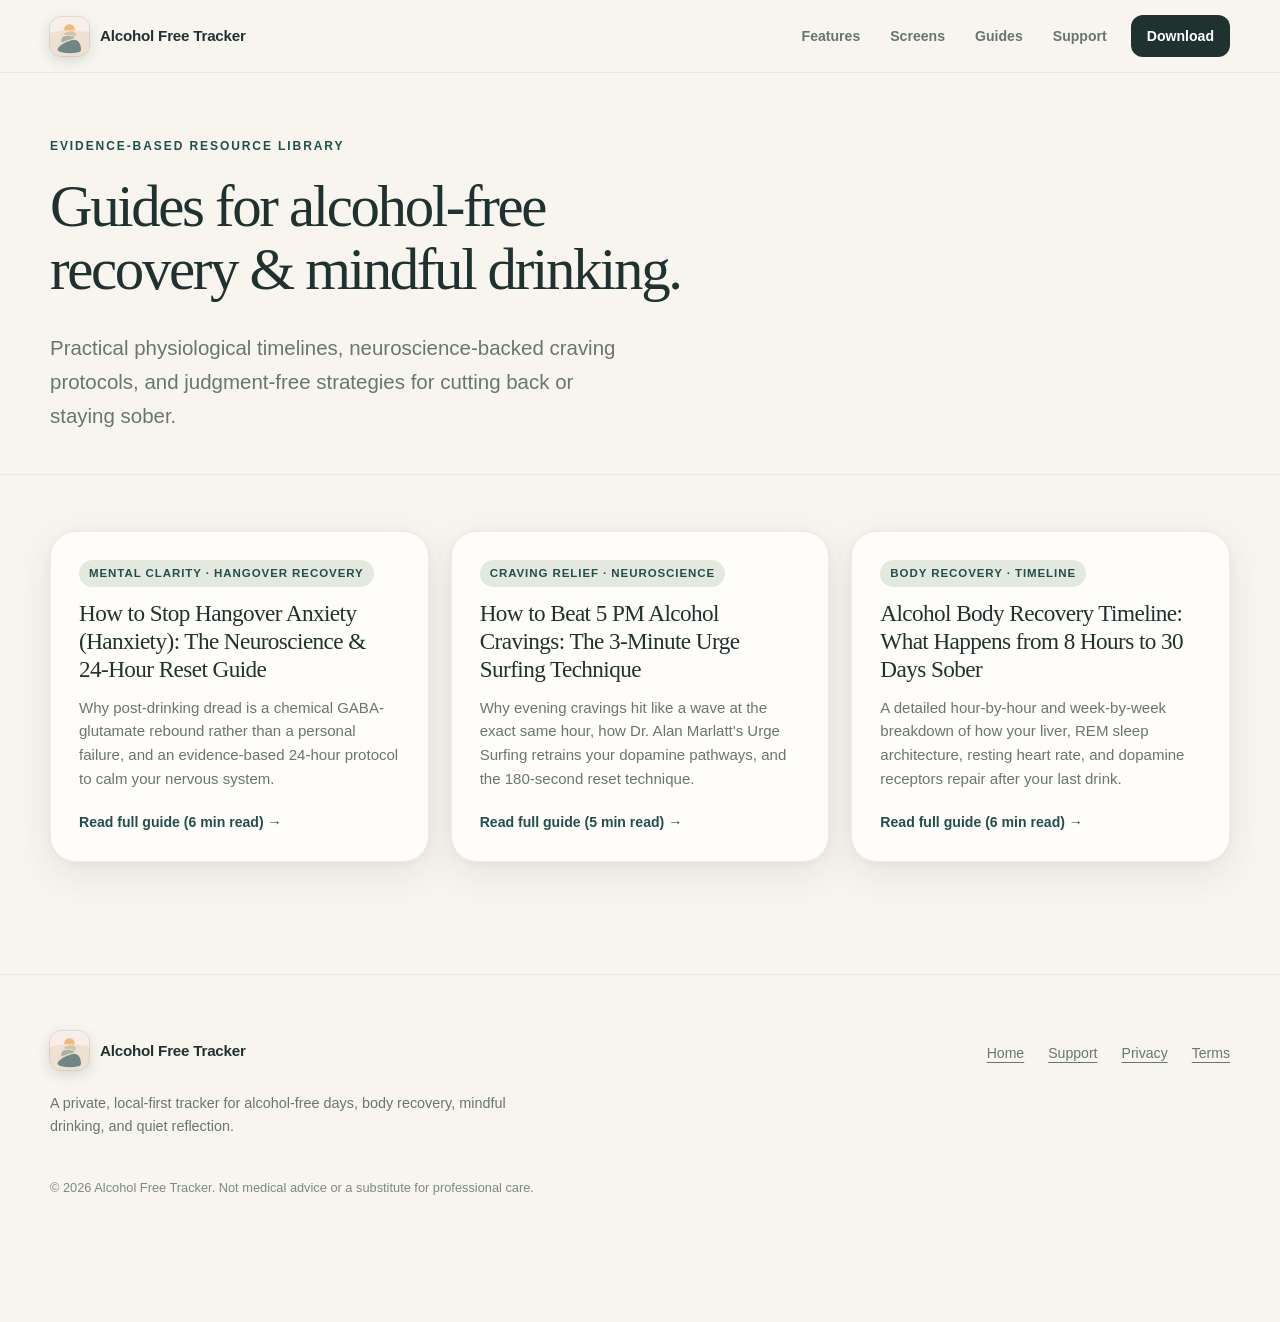
==== commit f911d912: "SEO: publish guide hangover-anxiety-hanxiety-recovery-guide" ====
--- a/guides/index.html
+++ b/guides/index.html
@@ -4,7 +4,7 @@
     <meta charset="utf-8">
     <meta name="viewport" content="width=device-width, initial-scale=1">
     <meta name="referrer" content="origin-when-cross-origin">
-    <meta name="apple-itunes-app" content="app-id=6791035303, app-argument=https://liuys614.github.io/AlcoholFreeTracker-Website/guides/index.html">
+    <meta name="apple-itunes-app" content="app-id=6791035303, affiliate-data=pt=1793695638&ct=web_smart_banner, app-argument=https://liuys614.github.io/AlcoholFreeTracker-Website/guides/index.html">
     <meta name="description" content="Evidence-based guides on alcohol body recovery timelines, 3-minute urge surfing for evening cravings, hangover anxiety relief, and mindful drinking.">
     <meta name="theme-color" content="#F7F4EE">
     <link rel="canonical" href="https://liuys614.github.io/AlcoholFreeTracker-Website/guides/index.html">
@@ -44,6 +44,12 @@
           <div class="guides-preview-grid">
             
             <article class="guide-card">
+              <span class="guide-tag">Mental Clarity · Hangover Recovery</span>
+              <h3><a href="hangover-anxiety-hanxiety-recovery-guide.html">How to Stop Hangover Anxiety (Hanxiety): The Neuroscience &amp; 24-Hour Reset Guide</a></h3>
+              <p>Why post-drinking dread is a chemical GABA-glutamate rebound rather than a personal failure, and an evidence-based 24-hour protocol to calm your nervous system.</p>
+              <a class="guide-read-link" href="hangover-anxiety-hanxiety-recovery-guide.html">Read full guide (6 min read) &rarr;</a>
+            </article>
+            <article class="guide-card">
               <span class="guide-tag">Craving Relief · Neuroscience</span>
               <h3><a href="how-to-survive-evening-alcohol-cravings-urge-surfing.html">How to Beat 5 PM Alcohol Cravings: The 3-Minute Urge Surfing Technique</a></h3>
               <p>Why evening cravings hit like a wave at the exact same hour, how Dr. Alan Marlatt&#x27;s Urge Surfing retrains your dopamine pathways, and the 180-second reset technique.</p>
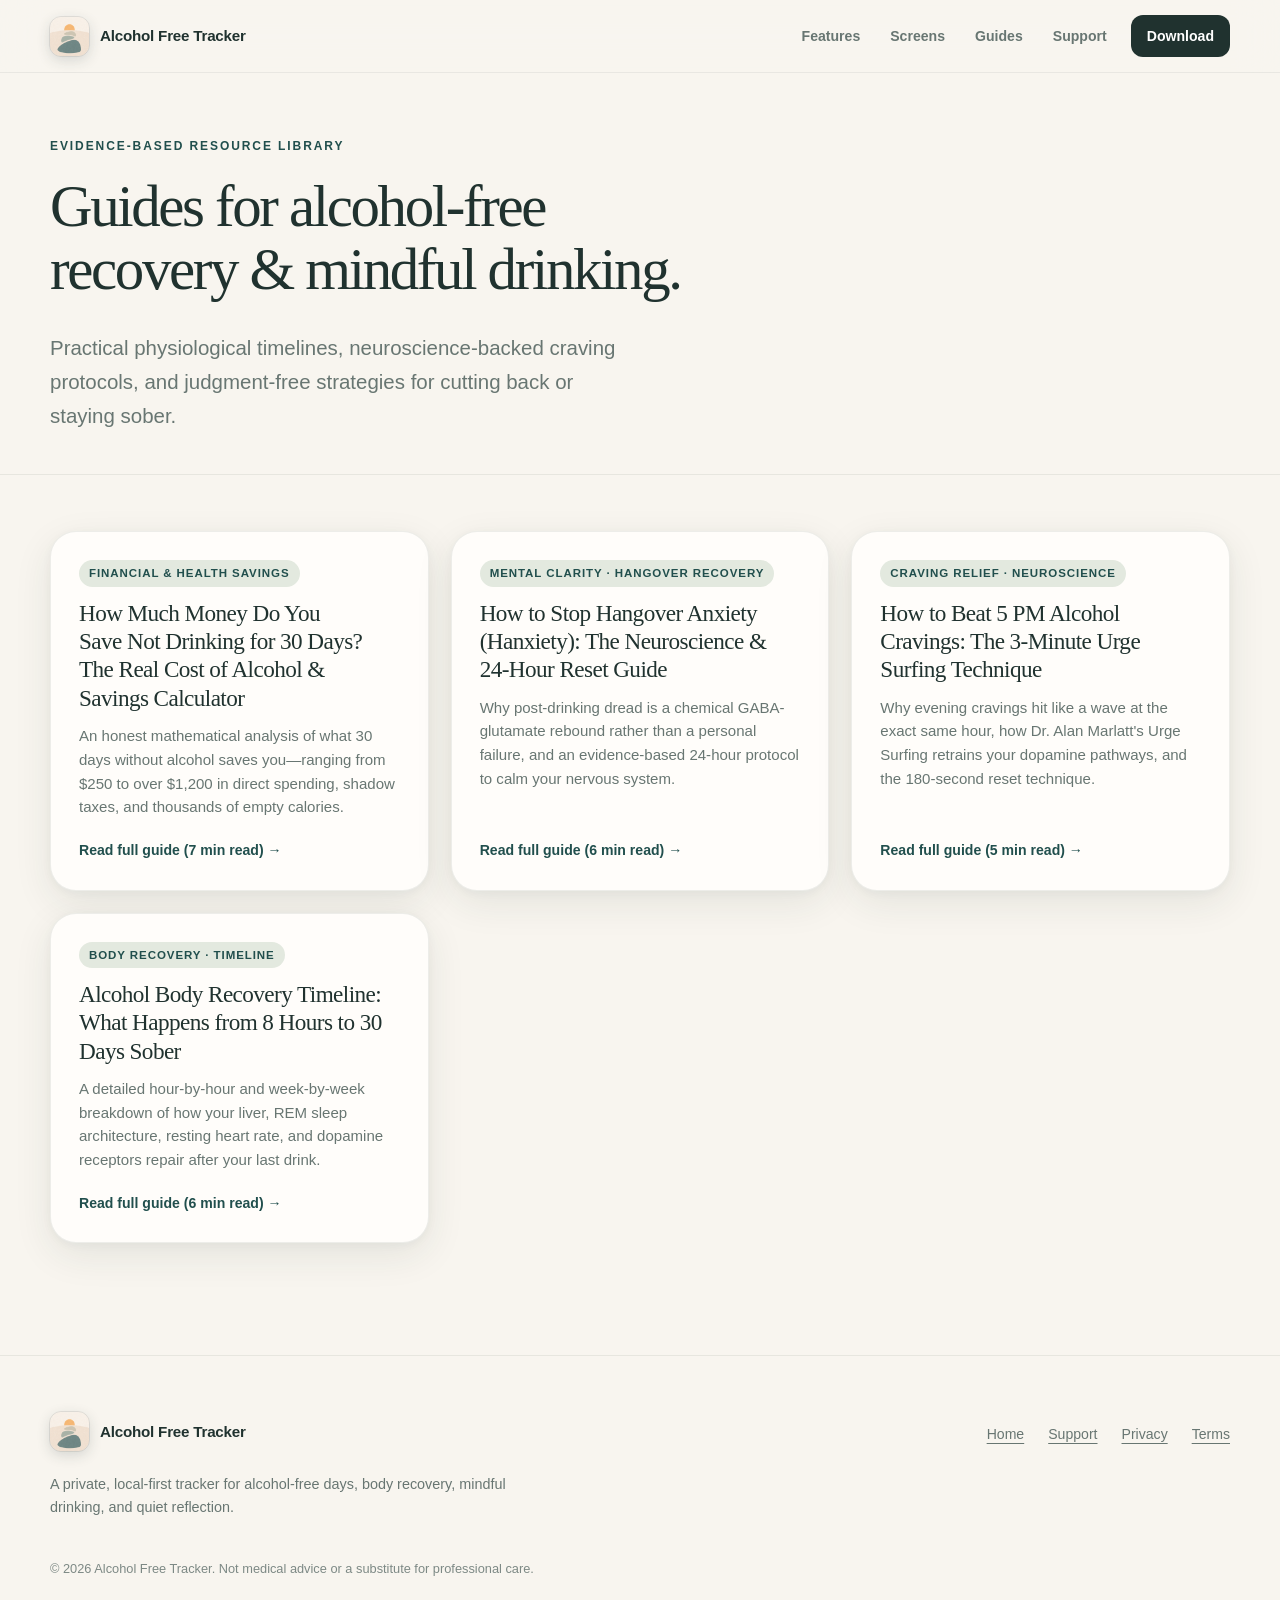
==== commit 7a95ee65: "SEO: publish guide how-much-money-you-save-not-drinking-30-days" ====
--- a/guides/index.html
+++ b/guides/index.html
@@ -44,6 +44,12 @@
           <div class="guides-preview-grid">
             
             <article class="guide-card">
+              <span class="guide-tag">Financial &amp; Health Savings</span>
+              <h3><a href="how-much-money-you-save-not-drinking-30-days.html">How Much Money Do You Save Not Drinking for 30 Days? The Real Cost of Alcohol &amp; Savings Calculator</a></h3>
+              <p>An honest mathematical analysis of what 30 days without alcohol saves you—ranging from $250 to over $1,200 in direct spending, shadow taxes, and thousands of empty calories.</p>
+              <a class="guide-read-link" href="how-much-money-you-save-not-drinking-30-days.html">Read full guide (7 min read) &rarr;</a>
+            </article>
+            <article class="guide-card">
               <span class="guide-tag">Mental Clarity · Hangover Recovery</span>
               <h3><a href="hangover-anxiety-hanxiety-recovery-guide.html">How to Stop Hangover Anxiety (Hanxiety): The Neuroscience &amp; 24-Hour Reset Guide</a></h3>
               <p>Why post-drinking dread is a chemical GABA-glutamate rebound rather than a personal failure, and an evidence-based 24-hour protocol to calm your nervous system.</p>
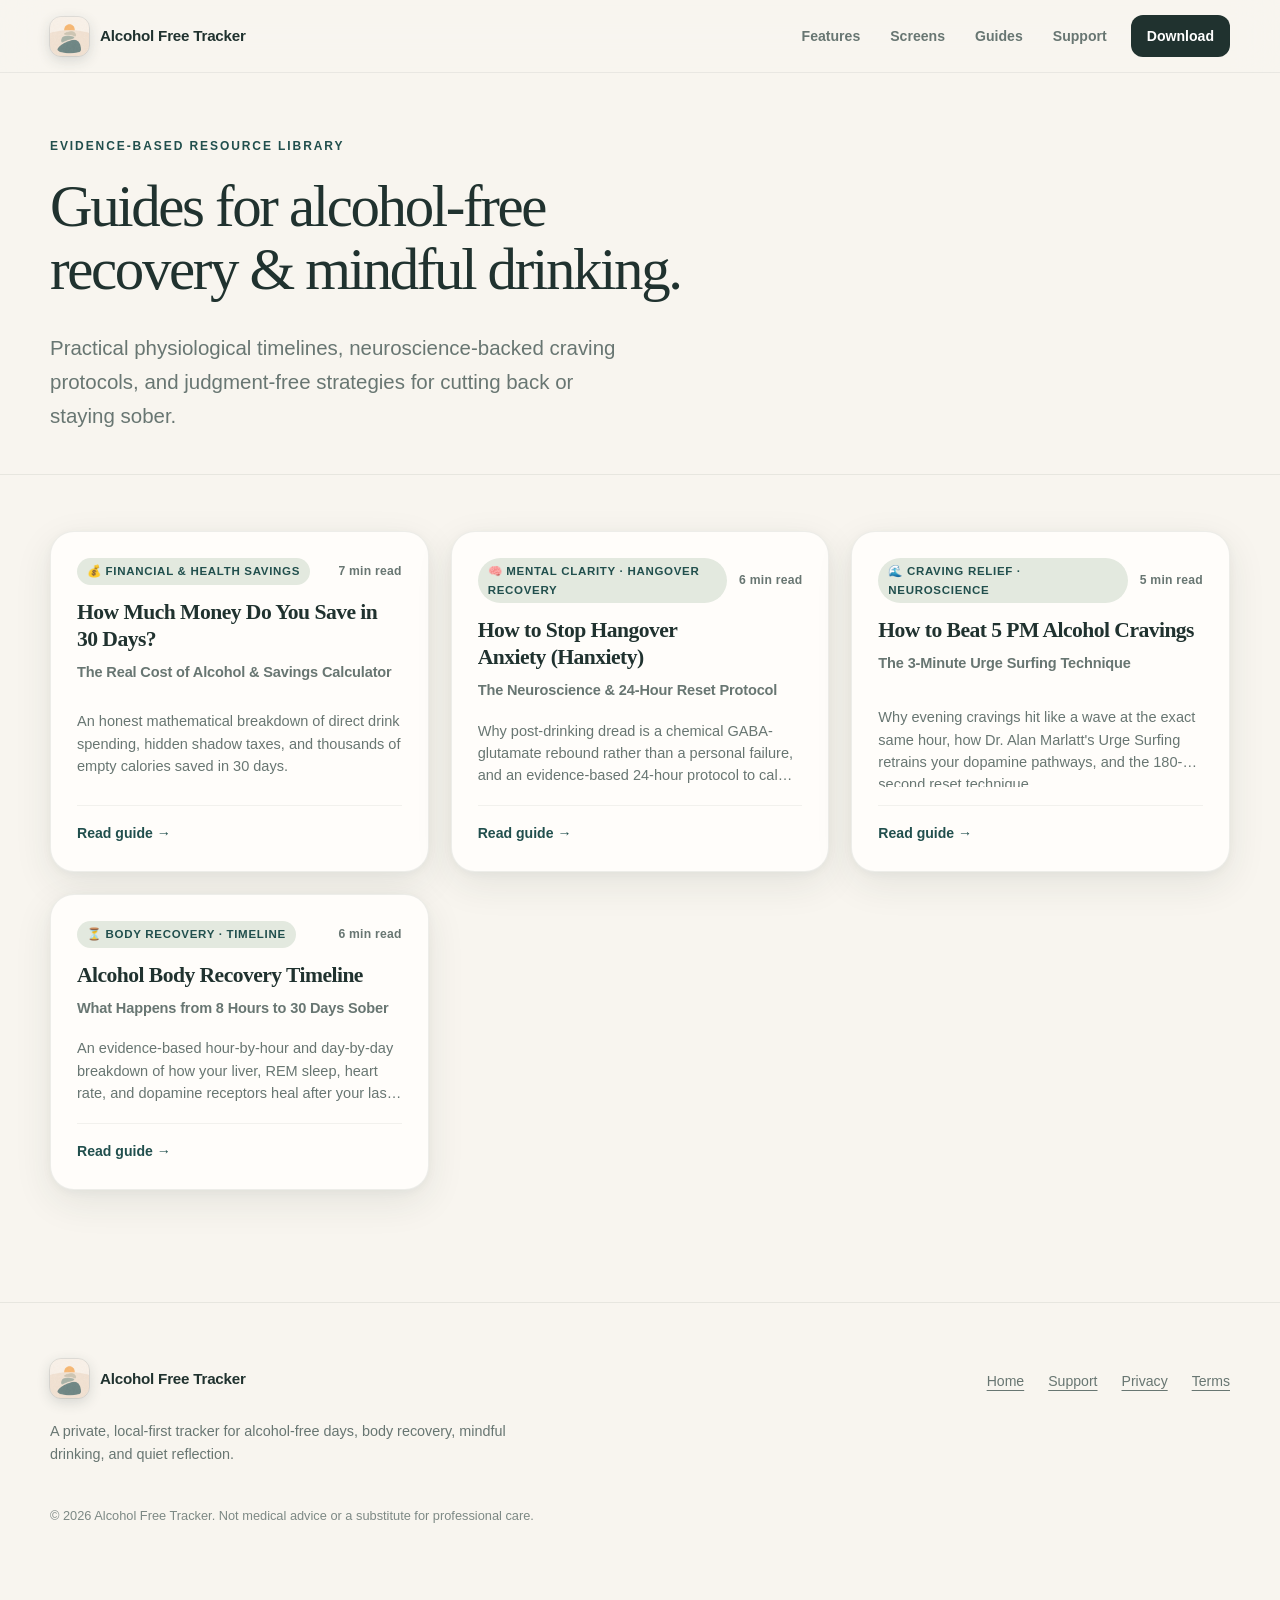
==== commit dd564ebf: "UI: split guide titles into title and subtitle, add meta row and line-clamp" ====
--- a/guides/index.html
+++ b/guides/index.html
@@ -42,30 +42,50 @@
       <section class="section" style="padding-top: 56px;">
         <div class="container">
           <div class="guides-preview-grid">
-            
-            <article class="guide-card">
-              <span class="guide-tag">Financial &amp; Health Savings</span>
-              <h3><a href="how-much-money-you-save-not-drinking-30-days.html">How Much Money Do You Save Not Drinking for 30 Days? The Real Cost of Alcohol &amp; Savings Calculator</a></h3>
-              <p>An honest mathematical analysis of what 30 days without alcohol saves you—ranging from $250 to over $1,200 in direct spending, shadow taxes, and thousands of empty calories.</p>
-              <a class="guide-read-link" href="how-much-money-you-save-not-drinking-30-days.html">Read full guide (7 min read) &rarr;</a>
-            </article>
-            <article class="guide-card">
-              <span class="guide-tag">Mental Clarity · Hangover Recovery</span>
-              <h3><a href="hangover-anxiety-hanxiety-recovery-guide.html">How to Stop Hangover Anxiety (Hanxiety): The Neuroscience &amp; 24-Hour Reset Guide</a></h3>
-              <p>Why post-drinking dread is a chemical GABA-glutamate rebound rather than a personal failure, and an evidence-based 24-hour protocol to calm your nervous system.</p>
-              <a class="guide-read-link" href="hangover-anxiety-hanxiety-recovery-guide.html">Read full guide (6 min read) &rarr;</a>
-            </article>
-            <article class="guide-card">
-              <span class="guide-tag">Craving Relief · Neuroscience</span>
-              <h3><a href="how-to-survive-evening-alcohol-cravings-urge-surfing.html">How to Beat 5 PM Alcohol Cravings: The 3-Minute Urge Surfing Technique</a></h3>
-              <p>Why evening cravings hit like a wave at the exact same hour, how Dr. Alan Marlatt&#x27;s Urge Surfing retrains your dopamine pathways, and the 180-second reset technique.</p>
-              <a class="guide-read-link" href="how-to-survive-evening-alcohol-cravings-urge-surfing.html">Read full guide (5 min read) &rarr;</a>
-            </article>
-            <article class="guide-card">
-              <span class="guide-tag">Body Recovery · Timeline</span>
-              <h3><a href="alcohol-recovery-timeline-day-by-day.html">Alcohol Body Recovery Timeline: What Happens from 8 Hours to 30 Days Sober</a></h3>
-              <p>A detailed hour-by-hour and week-by-week breakdown of how your liver, REM sleep architecture, resting heart rate, and dopamine receptors repair after your last drink.</p>
-              <a class="guide-read-link" href="alcohol-recovery-timeline-day-by-day.html">Read full guide (6 min read) &rarr;</a>
+                        <article class="guide-card">
+              <div class="guide-card-meta">
+                <span class="guide-tag">💰 Financial &amp; Health Savings</span>
+                <span class="guide-reading-time">7 min read</span>
+              </div>
+              <h3 class="guide-card-title"><a href="how-much-money-you-save-not-drinking-30-days.html">How Much Money Do You Save in 30 Days?</a></h3>
+              <p class="guide-card-subtitle">The Real Cost of Alcohol &amp; Savings Calculator</p>
+              <p class="guide-card-excerpt">An honest mathematical breakdown of direct drink spending, hidden shadow taxes, and thousands of empty calories saved in 30 days.</p>
+              <div class="guide-card-footer">
+                <a class="guide-read-link" href="how-much-money-you-save-not-drinking-30-days.html">Read guide &rarr;</a>
+              </div>
+            </article>            <article class="guide-card">
+              <div class="guide-card-meta">
+                <span class="guide-tag">🧠 Mental Clarity · Hangover Recovery</span>
+                <span class="guide-reading-time">6 min read</span>
+              </div>
+              <h3 class="guide-card-title"><a href="hangover-anxiety-hanxiety-recovery-guide.html">How to Stop Hangover Anxiety (Hanxiety)</a></h3>
+              <p class="guide-card-subtitle">The Neuroscience &amp; 24-Hour Reset Protocol</p>
+              <p class="guide-card-excerpt">Why post-drinking dread is a chemical GABA-glutamate rebound rather than a personal failure, and an evidence-based 24-hour protocol to calm your nervous system.</p>
+              <div class="guide-card-footer">
+                <a class="guide-read-link" href="hangover-anxiety-hanxiety-recovery-guide.html">Read guide &rarr;</a>
+              </div>
+            </article>            <article class="guide-card">
+              <div class="guide-card-meta">
+                <span class="guide-tag">🌊 Craving Relief · Neuroscience</span>
+                <span class="guide-reading-time">5 min read</span>
+              </div>
+              <h3 class="guide-card-title"><a href="how-to-survive-evening-alcohol-cravings-urge-surfing.html">How to Beat 5 PM Alcohol Cravings</a></h3>
+              <p class="guide-card-subtitle">The 3-Minute Urge Surfing Technique</p>
+              <p class="guide-card-excerpt">Why evening cravings hit like a wave at the exact same hour, how Dr. Alan Marlatt&#x27;s Urge Surfing retrains your dopamine pathways, and the 180-second reset technique.</p>
+              <div class="guide-card-footer">
+                <a class="guide-read-link" href="how-to-survive-evening-alcohol-cravings-urge-surfing.html">Read guide &rarr;</a>
+              </div>
+            </article>            <article class="guide-card">
+              <div class="guide-card-meta">
+                <span class="guide-tag">⏳ Body Recovery · Timeline</span>
+                <span class="guide-reading-time">6 min read</span>
+              </div>
+              <h3 class="guide-card-title"><a href="alcohol-recovery-timeline-day-by-day.html">Alcohol Body Recovery Timeline</a></h3>
+              <p class="guide-card-subtitle">What Happens from 8 Hours to 30 Days Sober</p>
+              <p class="guide-card-excerpt">An evidence-based hour-by-hour and day-by-day breakdown of how your liver, REM sleep, heart rate, and dopamine receptors heal after your last drink.</p>
+              <div class="guide-card-footer">
+                <a class="guide-read-link" href="alcohol-recovery-timeline-day-by-day.html">Read guide &rarr;</a>
+              </div>
             </article>
           </div>
         </div>
--- a/styles.css
+++ b/styles.css
@@ -1752,12 +1752,13 @@
 .guide-card {
   display: flex;
   flex-direction: column;
-  padding: 28px;
-  border-radius: 26px;
+  padding: 26px;
+  border-radius: 24px;
   background: var(--white);
   border: 1px solid rgba(32, 50, 47, 0.08);
   box-shadow: var(--shadow-soft);
   transition: transform 180ms ease, box-shadow 180ms ease;
+  height: 100%;
 }
 
 .guide-card:hover {
@@ -1765,43 +1766,94 @@
   box-shadow: var(--shadow);
 }
 
+.guide-card-meta {
+  display: flex;
+  align-items: center;
+  justify-content: space-between;
+  gap: 12px;
+  margin-bottom: 14px;
+}
+
 .guide-tag {
-  display: inline-block;
+  display: inline-flex;
+  align-items: center;
+  gap: 5px;
   width: max-content;
-  margin-bottom: 12px;
   padding: 4px 10px;
   border-radius: 999px;
   background: var(--sage-soft);
   color: var(--teal-dark);
   font-size: 0.72rem;
   font-weight: 800;
-  letter-spacing: 0.08em;
+  letter-spacing: 0.06em;
   text-transform: uppercase;
 }
 
-.guide-card h3 {
+.guide-reading-time {
+  color: var(--muted);
+  font-size: 0.76rem;
+  font-weight: 600;
+  letter-spacing: 0.02em;
+  white-space: nowrap;
+}
+
+.guide-card h3,
+.guide-card-title {
+  margin: 0 0 8px;
+  font-family: Georgia, "Times New Roman", serif;
+  font-size: 1.35rem;
+  font-weight: 600;
+  line-height: 1.25;
+  letter-spacing: -0.025em;
+  color: var(--charcoal);
+  display: -webkit-box;
+  -webkit-line-clamp: 2;
+  -webkit-box-orient: vertical;
+  overflow: hidden;
+}
+
+.guide-card h3 a,
+.guide-card-title a {
+  color: inherit;
+  text-decoration: none;
+  transition: color 150ms ease;
+}
+
+.guide-card h3 a:hover,
+.guide-card-title a:hover {
+  color: var(--teal-dark);
+}
+
+.guide-card-subtitle {
   margin: 0 0 12px;
-  font-family: Georgia, "Times New Roman", serif;
-  font-size: 1.45rem;
-  font-weight: 500;
-  line-height: 1.22;
-  letter-spacing: -0.025em;
-}
-
-.guide-card h3 a {
-  text-decoration: none;
-}
-
-.guide-card h3 a:hover {
   color: var(--teal-dark);
-}
-
-.guide-card p {
-  margin: 0 0 20px;
+  font-size: 0.88rem;
+  font-weight: 650;
+  line-height: 1.38;
+  letter-spacing: -0.01em;
+  display: -webkit-box;
+  -webkit-line-clamp: 2;
+  -webkit-box-orient: vertical;
+  overflow: hidden;
+}
+
+.guide-card p,
+.guide-card-excerpt {
+  margin: 0 0 18px;
   color: var(--muted);
-  font-size: 0.94rem;
-  line-height: 1.58;
+  font-size: 0.91rem;
+  line-height: 1.54;
   flex-grow: 1;
+  display: -webkit-box;
+  -webkit-line-clamp: 3;
+  -webkit-box-orient: vertical;
+  overflow: hidden;
+}
+
+.guide-card-footer {
+  margin-top: auto;
+  padding-top: 14px;
+  border-top: 1px solid rgba(32, 50, 47, 0.06);
 }
 
 .guide-read-link {
@@ -1809,6 +1861,14 @@
   font-size: 0.88rem;
   font-weight: 760;
   text-decoration: none;
+  display: inline-flex;
+  align-items: center;
+  gap: 4px;
+  transition: transform 150ms ease;
+}
+
+.guide-read-link:hover {
+  transform: translateX(3px);
 }
 
 /* Individual SEO Guide Article Layout */
@@ -1829,11 +1889,23 @@
   font-weight: 650;
 }
 
-.guide-hero h1 {
+.guide-hero h1,
+.guide-hero-title {
   max-width: 880px;
   font-size: clamp(2.35rem, 4.6vw, 3.85rem);
   line-height: 1.06;
   letter-spacing: -0.04em;
+  margin: 12px 0 8px;
+}
+
+.guide-hero-subtitle {
+  max-width: 800px;
+  font-size: clamp(1.15rem, 2.2vw, 1.45rem);
+  color: var(--teal-dark);
+  font-weight: 600;
+  line-height: 1.38;
+  letter-spacing: -0.015em;
+  margin: 0 0 16px;
 }
 
 .guide-meta {
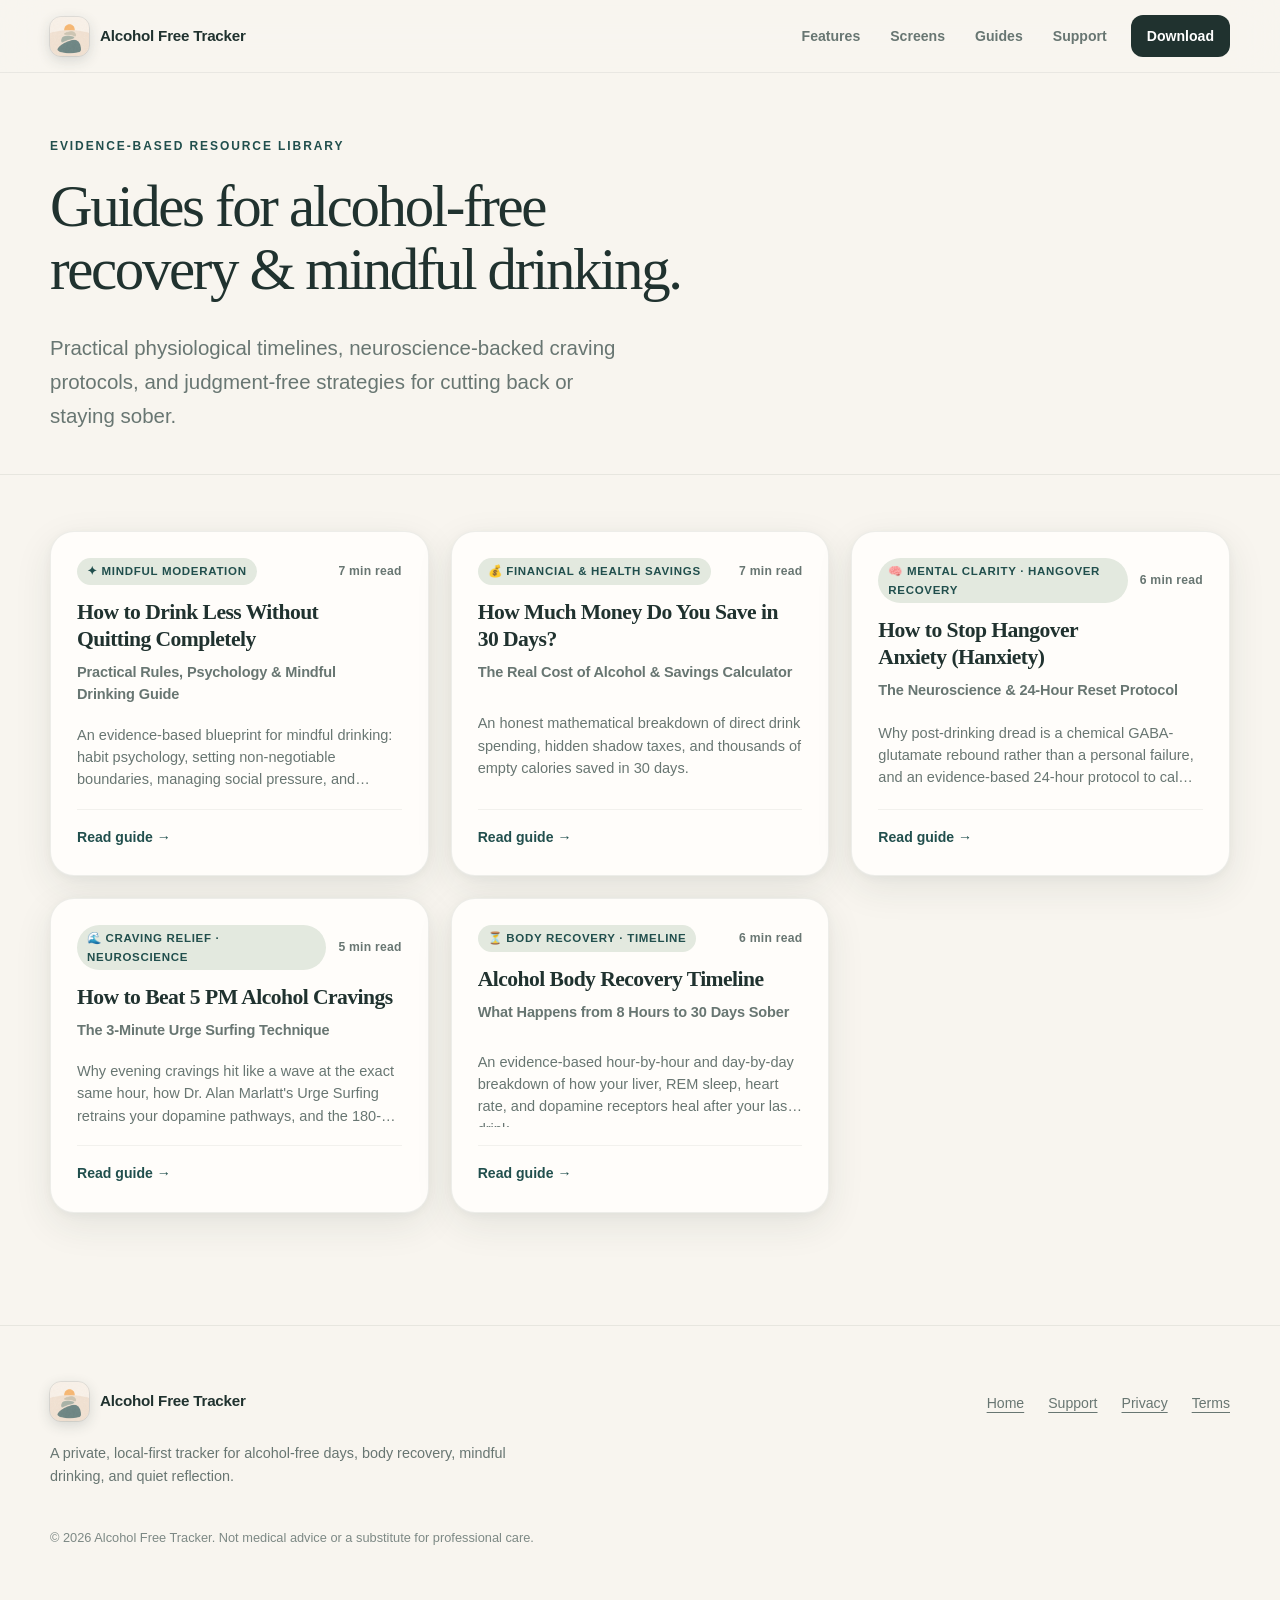
==== commit d32b63e6: "SEO: publish guide how-to-drink-less-without-quitting-completely" ====
--- a/guides/index.html
+++ b/guides/index.html
@@ -43,6 +43,17 @@
         <div class="container">
           <div class="guides-preview-grid">
                         <article class="guide-card">
+              <div class="guide-card-meta">
+                <span class="guide-tag">✦ Mindful Moderation</span>
+                <span class="guide-reading-time">7 min read</span>
+              </div>
+              <h3 class="guide-card-title"><a href="how-to-drink-less-without-quitting-completely.html">How to Drink Less Without Quitting Completely</a></h3>
+              <p class="guide-card-subtitle">Practical Rules, Psychology &amp; Mindful Drinking Guide</p>
+              <p class="guide-card-excerpt">An evidence-based blueprint for mindful drinking: habit psychology, setting non-negotiable boundaries, managing social pressure, and tracking alcohol reduction without all-or-nothing guilt.</p>
+              <div class="guide-card-footer">
+                <a class="guide-read-link" href="how-to-drink-less-without-quitting-completely.html">Read guide &rarr;</a>
+              </div>
+            </article>            <article class="guide-card">
               <div class="guide-card-meta">
                 <span class="guide-tag">💰 Financial &amp; Health Savings</span>
                 <span class="guide-reading-time">7 min read</span>
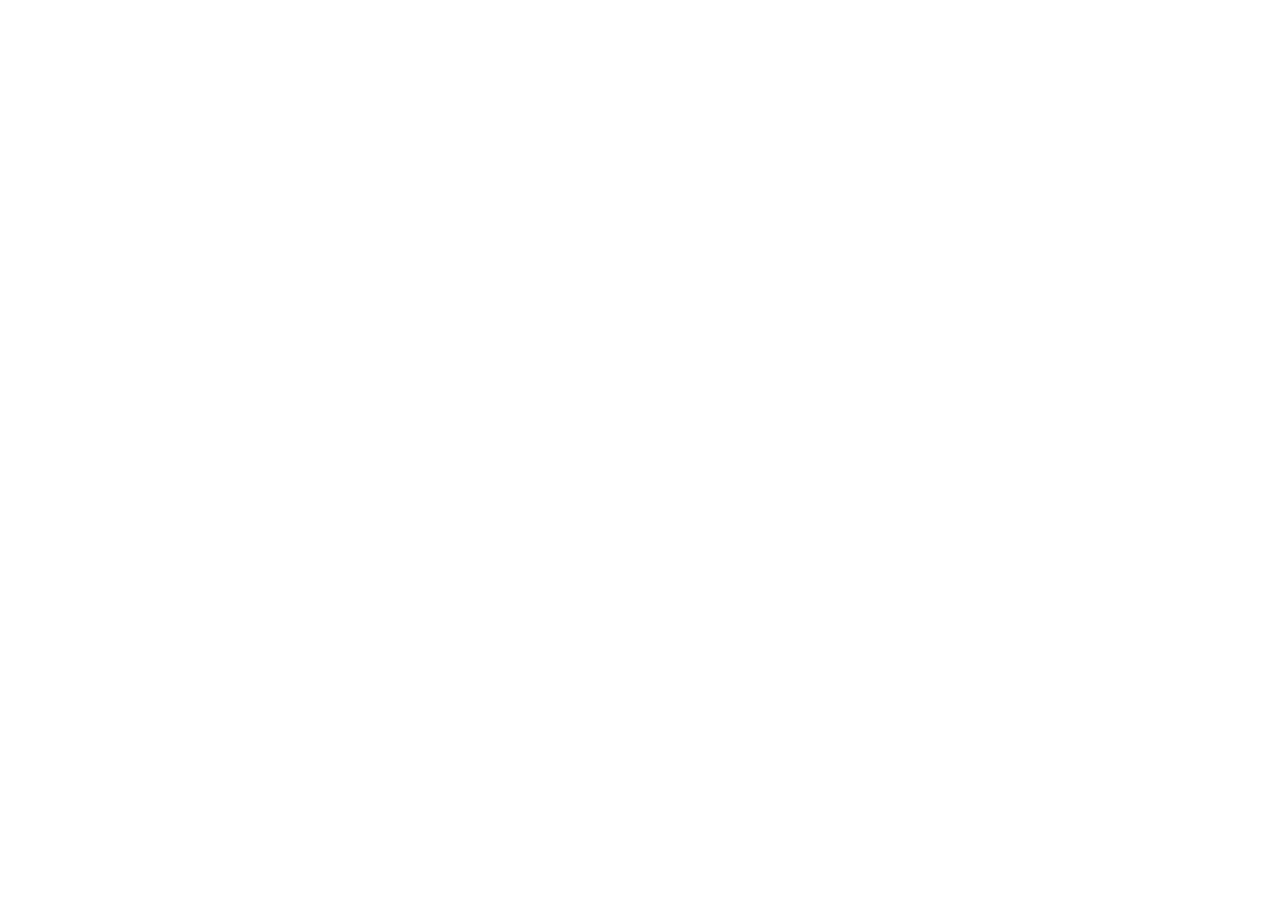
==== commit 2879a62c: "Deprecate repo and redirect all pages to https://ysliustudio.com/alcohol-free-tracker/" ====
--- a/guides/index.html
+++ b/guides/index.html
@@ -1,126 +1,15 @@
-<!doctype html>
+<!DOCTYPE html>
 <html lang="en">
-  <head>
-    <meta charset="utf-8">
-    <meta name="viewport" content="width=device-width, initial-scale=1">
-    <meta name="referrer" content="origin-when-cross-origin">
-    <meta name="apple-itunes-app" content="app-id=6791035303, affiliate-data=pt=1793695638&ct=web_smart_banner, app-argument=https://liuys614.github.io/AlcoholFreeTracker-Website/guides/index.html">
-    <meta name="description" content="Evidence-based guides on alcohol body recovery timelines, 3-minute urge surfing for evening cravings, hangover anxiety relief, and mindful drinking.">
-    <meta name="theme-color" content="#F7F4EE">
-    <link rel="canonical" href="https://liuys614.github.io/AlcoholFreeTracker-Website/guides/index.html">
-    <title>Sobriety, Body Recovery &amp; Mindful Drinking Guides | Alcohol Free Tracker</title>
-    <link rel="icon" href="../assets/app-icon.png">
-    <link rel="apple-touch-icon" href="../assets/app-icon.png">
-    <link rel="stylesheet" href="../styles.css">
-  </head>
-  <body class="guides-index-page">
-    <header class="site-header">
-      <nav class="nav container" aria-label="Primary navigation">
-        <a class="brand" href="../index.html" aria-label="Alcohol Free Tracker home">
-          <img src="../assets/app-icon.png" alt="">
-          <span>Alcohol Free Tracker</span>
-        </a>
-        <div class="nav-links">
-          <a href="../index.html#features">Features</a>
-          <a href="../index.html#gallery">Screens</a>
-          <a href="index.html" aria-current="page">Guides</a>
-          <a href="../index.html#support">Support</a>
-          <a class="nav-download" data-campaign="web_guides_nav" href="https://apps.apple.com/app/apple-store/id6791035303?pt=1793695638&amp;ct=web_guides_nav&amp;mt=8" target="_blank" rel="noopener">Download</a>
-        </div>
-      </nav>
-    </header>
-
-    <main>
-      <section class="guide-hero">
-        <div class="container">
-          <p class="eyebrow">Evidence-Based Resource Library</p>
-          <h1>Guides for alcohol-free recovery &amp; mindful drinking.</h1>
-          <p class="hero-lede">Practical physiological timelines, neuroscience-backed craving protocols, and judgment-free strategies for cutting back or staying sober.</p>
-        </div>
-      </section>
-
-      <section class="section" style="padding-top: 56px;">
-        <div class="container">
-          <div class="guides-preview-grid">
-                        <article class="guide-card">
-              <div class="guide-card-meta">
-                <span class="guide-tag">✦ Mindful Moderation</span>
-                <span class="guide-reading-time">7 min read</span>
-              </div>
-              <h3 class="guide-card-title"><a href="how-to-drink-less-without-quitting-completely.html">How to Drink Less Without Quitting Completely</a></h3>
-              <p class="guide-card-subtitle">Practical Rules, Psychology &amp; Mindful Drinking Guide</p>
-              <p class="guide-card-excerpt">An evidence-based blueprint for mindful drinking: habit psychology, setting non-negotiable boundaries, managing social pressure, and tracking alcohol reduction without all-or-nothing guilt.</p>
-              <div class="guide-card-footer">
-                <a class="guide-read-link" href="how-to-drink-less-without-quitting-completely.html">Read guide &rarr;</a>
-              </div>
-            </article>            <article class="guide-card">
-              <div class="guide-card-meta">
-                <span class="guide-tag">💰 Financial &amp; Health Savings</span>
-                <span class="guide-reading-time">7 min read</span>
-              </div>
-              <h3 class="guide-card-title"><a href="how-much-money-you-save-not-drinking-30-days.html">How Much Money Do You Save in 30 Days?</a></h3>
-              <p class="guide-card-subtitle">The Real Cost of Alcohol &amp; Savings Calculator</p>
-              <p class="guide-card-excerpt">An honest mathematical breakdown of direct drink spending, hidden shadow taxes, and thousands of empty calories saved in 30 days.</p>
-              <div class="guide-card-footer">
-                <a class="guide-read-link" href="how-much-money-you-save-not-drinking-30-days.html">Read guide &rarr;</a>
-              </div>
-            </article>            <article class="guide-card">
-              <div class="guide-card-meta">
-                <span class="guide-tag">🧠 Mental Clarity · Hangover Recovery</span>
-                <span class="guide-reading-time">6 min read</span>
-              </div>
-              <h3 class="guide-card-title"><a href="hangover-anxiety-hanxiety-recovery-guide.html">How to Stop Hangover Anxiety (Hanxiety)</a></h3>
-              <p class="guide-card-subtitle">The Neuroscience &amp; 24-Hour Reset Protocol</p>
-              <p class="guide-card-excerpt">Why post-drinking dread is a chemical GABA-glutamate rebound rather than a personal failure, and an evidence-based 24-hour protocol to calm your nervous system.</p>
-              <div class="guide-card-footer">
-                <a class="guide-read-link" href="hangover-anxiety-hanxiety-recovery-guide.html">Read guide &rarr;</a>
-              </div>
-            </article>            <article class="guide-card">
-              <div class="guide-card-meta">
-                <span class="guide-tag">🌊 Craving Relief · Neuroscience</span>
-                <span class="guide-reading-time">5 min read</span>
-              </div>
-              <h3 class="guide-card-title"><a href="how-to-survive-evening-alcohol-cravings-urge-surfing.html">How to Beat 5 PM Alcohol Cravings</a></h3>
-              <p class="guide-card-subtitle">The 3-Minute Urge Surfing Technique</p>
-              <p class="guide-card-excerpt">Why evening cravings hit like a wave at the exact same hour, how Dr. Alan Marlatt&#x27;s Urge Surfing retrains your dopamine pathways, and the 180-second reset technique.</p>
-              <div class="guide-card-footer">
-                <a class="guide-read-link" href="how-to-survive-evening-alcohol-cravings-urge-surfing.html">Read guide &rarr;</a>
-              </div>
-            </article>            <article class="guide-card">
-              <div class="guide-card-meta">
-                <span class="guide-tag">⏳ Body Recovery · Timeline</span>
-                <span class="guide-reading-time">6 min read</span>
-              </div>
-              <h3 class="guide-card-title"><a href="alcohol-recovery-timeline-day-by-day.html">Alcohol Body Recovery Timeline</a></h3>
-              <p class="guide-card-subtitle">What Happens from 8 Hours to 30 Days Sober</p>
-              <p class="guide-card-excerpt">An evidence-based hour-by-hour and day-by-day breakdown of how your liver, REM sleep, heart rate, and dopamine receptors heal after your last drink.</p>
-              <div class="guide-card-footer">
-                <a class="guide-read-link" href="alcohol-recovery-timeline-day-by-day.html">Read guide &rarr;</a>
-              </div>
-            </article>
-          </div>
-        </div>
-      </section>
-    </main>
-
-    <footer class="site-footer">
-      <div class="container">
-        <div class="footer-grid">
-          <div>
-            <a class="brand" href="../index.html"><img src="../assets/app-icon.png" alt=""><span>Alcohol Free Tracker</span></a>
-            <p class="footer-copy">A private, local-first tracker for alcohol-free days, body recovery, mindful drinking, and quiet reflection.</p>
-          </div>
-          <div class="footer-links">
-            <a href="../index.html">Home</a>
-            <a href="../index.html#support">Support</a>
-            <a href="../privacy.html">Privacy</a>
-            <a href="../terms.html">Terms</a>
-          </div>
-        </div>
-        <p class="copyright">&copy; <span data-year>2026</span> Alcohol Free Tracker. Not medical advice or a substitute for professional care.</p>
-      </div>
-    </footer>
-
-    <script src="../script.js"></script>
-  </body>
+<head>
+  <meta charset="UTF-8" />
+  <title>Redirecting to YS Liu Studio — Alcohol Free Tracker...</title>
+  <link rel="canonical" href="https://ysliustudio.com/alcohol-free-tracker/guides/index.html" />
+  <meta http-equiv="refresh" content="0; url=https://ysliustudio.com/alcohol-free-tracker/guides/index.html" />
+  <script>
+    window.location.replace("https://ysliustudio.com/alcohol-free-tracker/guides/index.html" + window.location.search + window.location.hash);
+  </script>
+</head>
+<body style="font-family: -apple-system, BlinkMacSystemFont, sans-serif; text-align: center; padding: 4rem 1.5rem; color: #111827;">
+  <p>This page has moved to <a href="https://ysliustudio.com/alcohol-free-tracker/guides/index.html">https://ysliustudio.com/alcohol-free-tracker/guides/index.html</a>.</p>
+</body>
 </html>
